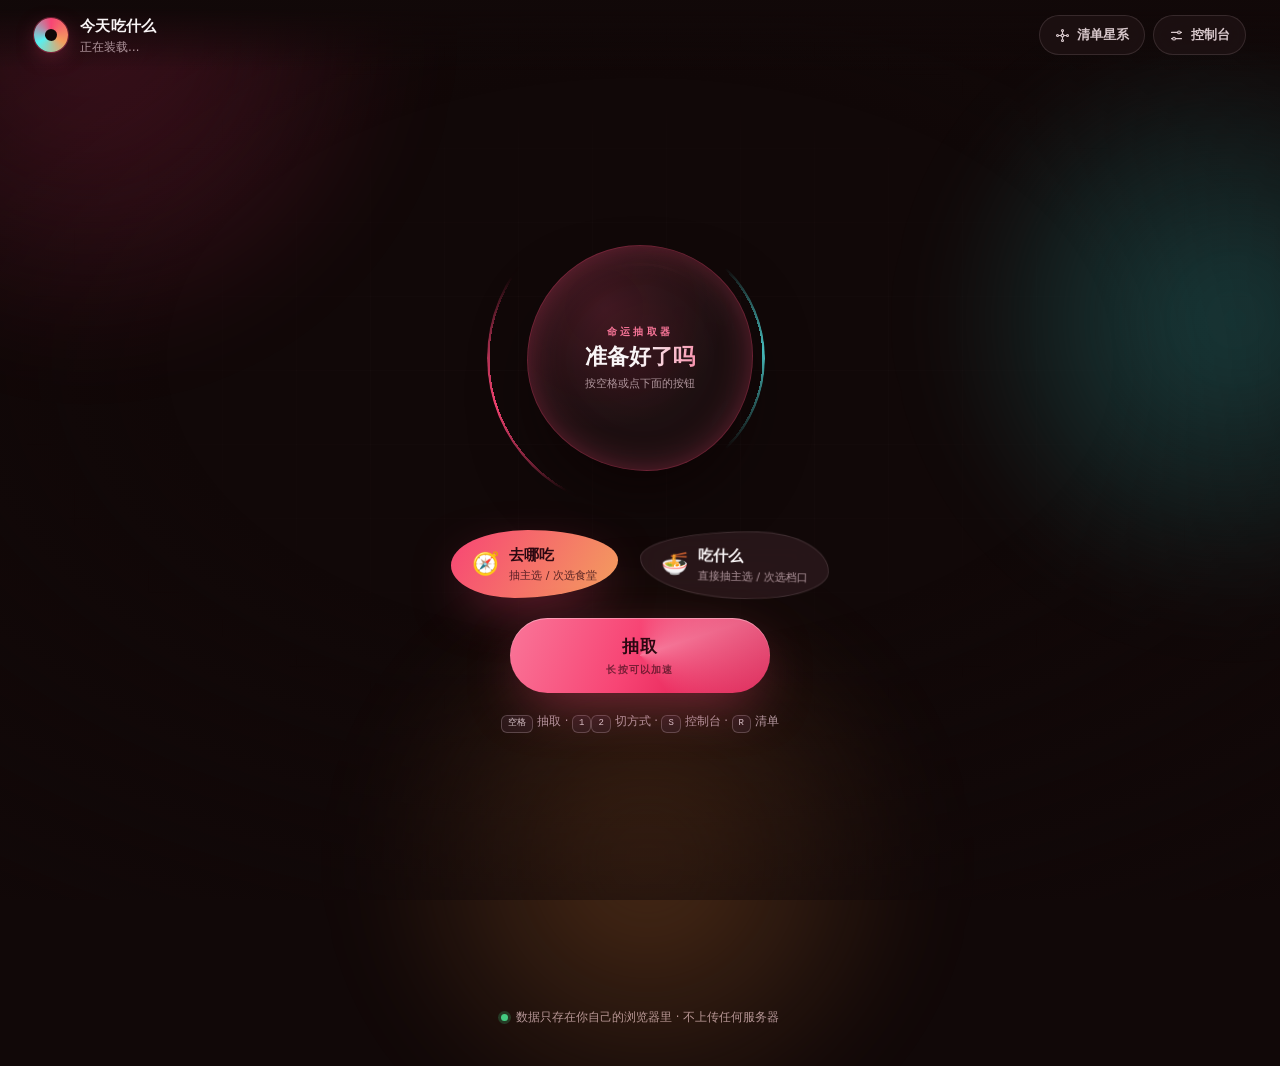
==== index.html @ 7fd4b77b "feat(theme): 页面骨架与主题色驱动的设计令牌 - 全部颜色由 --h/--s/--l 三个分量推导，换主题色即整套色板重算 - 深空/浅光两套外观，动效强度分全开/精简/关闭三档 - 布局" ====
<!DOCTYPE html>
<html lang="zh-CN" data-appearance="dark" data-fx="full">
<head>
<meta charset="utf-8">
<meta name="viewport" content="width=device-width, initial-scale=1, viewport-fit=cover">
<meta name="theme-color" content="#0d0713">
<meta name="description" content="今天吃什么 —— 把食堂和档口填进去，让命运帮你决定去哪儿吃、吃什么。数据保存在本地，可分享可导入。">
<meta name="color-scheme" content="dark light">
<title>今天吃什么 · 命运抽取器</title>
<link rel="icon" href="assets/favicon.svg" type="image/svg+xml">
<link rel="stylesheet" href="css/theme.css">
<link rel="stylesheet" href="css/base.css">
<link rel="stylesheet" href="css/layout.css">
<link rel="stylesheet" href="css/components.css">
<link rel="stylesheet" href="css/effects.css">
</head>
<body data-boot="pending">

<!-- ============ 背景层 ============ -->
<canvas id="fx-bg" class="fx-bg" aria-hidden="true"></canvas>
<div class="fx-aurora" aria-hidden="true">
  <span class="blob blob--1"></span>
  <span class="blob blob--2"></span>
  <span class="blob blob--3"></span>
</div>
<div class="fx-grid" aria-hidden="true"></div>
<div class="fx-vignette" aria-hidden="true"></div>
<div class="fx-cursor" id="fx-cursor" aria-hidden="true"></div>
<div class="fx-shock" id="fx-shock" aria-hidden="true"></div>

<a class="skip" href="#stage">跳到抽取区</a>

<!-- ============ 顶栏 ============ -->
<header class="bar">
  <div class="bar__brand">
    <span class="bar__orb" aria-hidden="true"><i></i></span>
    <span class="bar__text">
      <strong class="bar__title">今天吃什么</strong>
      <span class="bar__sub" id="bar-sub">正在装载…</span>
    </span>
  </div>
  <nav class="bar__nav" aria-label="主要操作">
    <button class="chip" id="btn-roster" type="button">
      <svg viewBox="0 0 24 24" aria-hidden="true"><circle cx="12" cy="12" r="2.4"/><circle cx="12" cy="4" r="1.6"/><circle cx="12" cy="20" r="1.6"/><circle cx="4" cy="12" r="1.6"/><circle cx="20" cy="12" r="1.6"/><path d="M12 6v4M12 14v4M6 12h4M14 12h4"/></svg>
      <span>清单星系</span>
    </button>
    <button class="chip" id="btn-settings" type="button">
      <svg viewBox="0 0 24 24" aria-hidden="true"><path d="M4 7h10M18 7h2M4 17h2M10 17h10"/><circle cx="16" cy="7" r="2.2"/><circle cx="8" cy="17" r="2.2"/></svg>
      <span>控制台</span>
    </button>
  </nav>
</header>

<!-- ============ 主舞台 ============ -->
<main class="stage" id="stage">
  <div class="stage__inner" id="stage-inner">
    <div class="core" id="core">
      <div class="orbit" id="orbit" aria-hidden="true"></div>
      <span class="core__ring core__ring--a" aria-hidden="true"></span>
      <span class="core__ring core__ring--b" aria-hidden="true"></span>
      <span class="core__ring core__ring--c" aria-hidden="true"></span>
      <span class="core__halo" aria-hidden="true"></span>
      <div class="core__face" id="core-face">
        <p class="core__kicker" id="core-kicker">命运抽取器</p>
        <p class="core__verdict" id="core-verdict">准备好了吗</p>
        <p class="core__hint" id="core-hint">按空格或点下面的按钮</p>
      </div>
    </div>

    <div class="modes" id="modes" role="radiogroup" aria-label="抽取方式">
      <button class="mode is-on" type="button" role="radio" aria-checked="true" data-mode="where">
        <span class="mode__blob" aria-hidden="true"></span>
        <span class="mode__icon" aria-hidden="true">🧭</span>
        <span class="mode__name">去哪吃</span>
        <span class="mode__desc">抽主选 / 次选食堂</span>
      </button>
      <button class="mode" type="button" role="radio" aria-checked="false" data-mode="what">
        <span class="mode__blob" aria-hidden="true"></span>
        <span class="mode__icon" aria-hidden="true">🍜</span>
        <span class="mode__name">吃什么</span>
        <span class="mode__desc">直接抽主选 / 次选档口</span>
      </button>
    </div>

    <button class="draw" id="btn-draw" type="button">
      <span class="draw__aura" aria-hidden="true"></span>
      <span class="draw__label" id="draw-label">抽取</span>
      <span class="draw__sub" id="draw-sub">长按可以加速</span>
    </button>

    <p class="stage__tip">
      <kbd>空格</kbd> 抽取 · <kbd>1</kbd><kbd>2</kbd> 切方式 · <kbd>S</kbd> 控制台 · <kbd>R</kbd> 清单
    </p>
  </div>
</main>

<!-- ============ 结果区 ============ -->
<section class="result" id="result" aria-live="polite" aria-label="抽取结果"></section>

<footer class="foot">
  <span class="foot__dot" aria-hidden="true"></span>
  <span>数据只存在你自己的浏览器里 · 不上传任何服务器</span>
</footer>

<!-- ============ 控制台 ============ -->
<aside class="panel panel--right" id="panel-settings" role="dialog" aria-modal="true" aria-label="控制台" hidden>
  <div class="panel__scrim" data-act="close-settings"></div>
  <div class="panel__sheet">
    <header class="panel__head">
      <div>
        <p class="panel__kicker">CONTROL DECK</p>
        <h2 class="panel__title">控制台</h2>
      </div>
      <button class="icon-btn" type="button" data-act="close-settings" aria-label="关闭控制台">
        <svg viewBox="0 0 24 24" aria-hidden="true"><path d="M6 6l12 12M18 6L6 18"/></svg>
      </button>
    </header>

    <div class="tabs" role="tablist" aria-label="控制台分区">
      <button class="tab is-on" type="button" role="tab" aria-selected="true" data-tab="look">外观</button>
      <button class="tab" type="button" role="tab" aria-selected="false" data-tab="data">食堂与档口</button>
      <button class="tab" type="button" role="tab" aria-selected="false" data-tab="share">数据与分享</button>
    </div>

    <div class="panel__body">
      <!-- ---------- 外观 ---------- -->
      <section class="pane is-on" data-pane="look" role="tabpanel">
        <div class="field">
          <div class="field__head">
            <h3 class="field__title">主题色</h3>
            <span class="field__hint">整站的颜色都由它推导</span>
          </div>
          <div class="swatches" id="swatches"></div>
          <div class="picker">
            <label class="picker__box">
              <input type="color" id="theme-color" value="#ff3d6e" aria-label="自定义主题色">
              <span class="picker__chip" id="theme-chip"></span>
              <span class="picker__code" id="theme-code">#FF3D6E</span>
            </label>
            <button class="btn btn--ghost" type="button" data-act="theme-random">🎲 随机一个</button>
          </div>
          <label class="range">
            <span>浓烈程度</span>
            <input type="range" id="theme-sat" min="30" max="100" step="1" value="92">
            <output id="theme-sat-out">92%</output>
          </label>
        </div>

        <div class="field">
          <div class="field__head">
            <h3 class="field__title">外观模式</h3>
            <span class="field__hint">深空 / 浅光</span>
          </div>
          <div class="seg" data-group="appearance">
            <button class="seg__btn is-on" type="button" data-value="dark">深空</button>
            <button class="seg__btn" type="button" data-value="light">浅光</button>
          </div>
        </div>

        <div class="field">
          <div class="field__head">
            <h3 class="field__title">动效强度</h3>
            <span class="field__hint">卡顿就调低一点</span>
          </div>
          <div class="seg" data-group="fx">
            <button class="seg__btn is-on" type="button" data-value="full">全开</button>
            <button class="seg__btn" type="button" data-value="lite">精简</button>
            <button class="seg__btn" type="button" data-value="off">关闭</button>
          </div>
        </div>

        <div class="field">
          <div class="field__head">
            <h3 class="field__title">音效</h3>
            <span class="field__hint">抽取时的提示音</span>
          </div>
          <label class="switch">
            <input type="checkbox" id="opt-sound" checked>
            <span class="switch__track" aria-hidden="true"><i></i></span>
            <span class="switch__text">开启</span>
          </label>
        </div>

        <div class="field">
          <div class="field__head">
            <h3 class="field__title">抽取后</h3>
            <span class="field__hint">揭晓之后自动做什么</span>
          </div>
          <label class="switch">
            <input type="checkbox" id="opt-autoscroll" checked>
            <span class="switch__track" aria-hidden="true"><i></i></span>
            <span class="switch__text">自动滚到结果</span>
          </label>
        </div>
      </section>

      <!-- ---------- 食堂与档口 ---------- -->
      <section class="pane" data-pane="data" role="tabpanel">
        <div class="toolbar">
          <input class="input" type="search" id="editor-search" placeholder="搜食堂 / 档口…" aria-label="搜索">
          <button class="btn btn--primary btn--sm" type="button" data-act="add-canteen">＋ 新食堂</button>
        </div>
        <div class="toolbar toolbar--sub">
          <button class="btn btn--ghost btn--sm" type="button" data-act="open-bulk">批量粘贴</button>
          <button class="btn btn--ghost btn--sm" type="button" data-act="toggle-all">全选 / 全不选</button>
          <button class="btn btn--ghost btn--sm" type="button" data-act="collapse-all">全部收起</button>
        </div>
        <p class="mini" id="editor-stat"></p>
        <div class="editor" id="editor"></div>
      </section>

      <!-- ---------- 数据与分享 ---------- -->
      <section class="pane" data-pane="share" role="tabpanel">
        <div class="field">
          <div class="field__head">
            <h3 class="field__title">分享链接</h3>
            <span class="field__hint">整份配置压缩进链接，谁打开谁看到</span>
          </div>
          <div class="codebox">
            <textarea id="share-url" readonly rows="3" spellcheck="false"></textarea>
          </div>
          <div class="toolbar toolbar--sub">
            <button class="btn btn--primary btn--sm" type="button" data-act="copy-link">复制链接</button>
            <button class="btn btn--ghost btn--sm" type="button" data-act="share-native">系统分享</button>
            <button class="btn btn--ghost btn--sm" type="button" data-act="copy-json">复制 JSON</button>
          </div>
          <p class="mini" id="share-note"></p>
        </div>

        <div class="field">
          <div class="field__head">
            <h3 class="field__title">导入配置</h3>
            <span class="field__hint">粘贴链接 / JSON，或选文件，或直接把文件拖到页面上</span>
          </div>
          <div class="codebox">
            <textarea id="import-text" rows="4" spellcheck="false" placeholder="在这里粘贴分享链接或 JSON…"></textarea>
          </div>
          <div class="toolbar toolbar--sub">
            <button class="btn btn--primary btn--sm" type="button" data-act="import-text">从文本导入</button>
            <button class="btn btn--ghost btn--sm" type="button" data-act="import-file">选择文件…</button>
            <input type="file" id="import-file" accept=".json,application/json,text/plain" hidden>
          </div>
        </div>

        <div class="field">
          <div class="field__head">
            <h3 class="field__title">备份与重置</h3>
            <span class="field__hint">导出后可随时在别的设备导入</span>
          </div>
          <div class="toolbar toolbar--sub">
            <button class="btn btn--ghost btn--sm" type="button" data-act="export-json">导出 .json</button>
            <button class="btn btn--ghost btn--sm" type="button" data-act="export-md">导出 .md 清单</button>
            <button class="btn btn--ghost btn--sm" type="button" data-act="load-demo">载入大工示例</button>
            <button class="btn btn--danger btn--sm" type="button" data-act="clear-all">清空全部</button>
          </div>
          <p class="mini" id="store-note"></p>
        </div>
      </section>
    </div>
  </div>
</aside>

<!-- ============ 清单星系 ============ -->
<aside class="panel panel--wide" id="panel-roster" role="dialog" aria-modal="true" aria-label="清单星系" hidden>
  <div class="panel__scrim" data-act="close-roster"></div>
  <div class="panel__sheet">
    <header class="panel__head">
      <div>
        <p class="panel__kicker">GALAXY VIEW</p>
        <h2 class="panel__title">清单星系</h2>
      </div>
      <div class="panel__headtools">
        <input class="input input--sm" type="search" id="roster-search" placeholder="搜点什么…" aria-label="搜索清单">
        <button class="icon-btn" type="button" data-act="close-roster" aria-label="关闭清单">
          <svg viewBox="0 0 24 24" aria-hidden="true"><path d="M6 6l12 12M18 6L6 18"/></svg>
        </button>
      </div>
    </header>
    <div class="panel__body panel__body--flush">
      <div class="galaxy" id="galaxy"></div>
    </div>
  </div>
</aside>

<!-- ============ 批量粘贴 ============ -->
<div class="modal" id="modal-bulk" role="dialog" aria-modal="true" aria-labelledby="bulk-title" hidden>
  <div class="modal__scrim" data-act="close-bulk"></div>
  <div class="modal__box">
    <h2 id="bulk-title">批量粘贴</h2>
    <p class="mini">每行一个食堂名；以 <code>-</code>、<code>*</code>、<code>·</code> 或数字开头的是档口。也支持 <code>食堂 &gt; 档口</code> 的写法。</p>
    <textarea id="bulk-text" rows="12" spellcheck="false" placeholder="中心食堂&#10;- 麻辣香锅&#10;- 三楼民族餐厅&#10;第五食堂&#10;- 烤盘饭"></textarea>
    <div class="toolbar toolbar--end">
      <label class="switch switch--tight">
        <input type="checkbox" id="bulk-replace">
        <span class="switch__track" aria-hidden="true"><i></i></span>
        <span class="switch__text">替换现有数据</span>
      </label>
      <button class="btn btn--ghost" type="button" data-act="close-bulk">取消</button>
      <button class="btn btn--primary" type="button" data-act="apply-bulk">导入</button>
    </div>
  </div>
</div>

<!-- ============ 首次进入 ============ -->
<div class="gate" id="gate" role="dialog" aria-modal="true" aria-labelledby="gate-title" hidden>
  <div class="gate__box">
    <p class="gate__kicker">FIRST LAUNCH</p>
    <h1 class="gate__title" id="gate-title">先定个调子</h1>
    <p class="gate__desc">
      这个工具靠一份「食堂 + 档口」清单运转。你可以直接用一份现成的
      <b>大连理工大学</b> 示例（校内食堂 + 门口汇源美食城 + 周边热门点），
      也可以从空白开始自己填 —— 之后在控制台里随时能改。
    </p>
    <ul class="gate__list">
      <li><span>1</span>清单、主题色都只存在这台设备的浏览器里</li>
      <li><span>2</span>想换设备？生成一条链接或导出一个文件就行</li>
      <li><span>3</span>不喜欢默认数据，随时一键清空重来</li>
    </ul>
    <div class="gate__actions">
      <button class="btn btn--primary btn--lg" type="button" data-act="gate-skip">
        <span>跳过，先看效果</span>
        <small>载入大工示例数据</small>
      </button>
      <button class="btn btn--lg" type="button" data-act="gate-custom">
        <span>我自己填</span>
        <small>从一份空白清单开始</small>
      </button>
    </div>
  </div>
</div>

<div class="toaster" id="toaster" aria-live="polite" aria-atomic="false"></div>
<div class="flash" id="flash" aria-hidden="true"></div>

<script src="js/util.js"></script>
<script src="js/default-data.js"></script>
<script src="js/store.js"></script>
<script src="js/draw.js"></script>
<script src="js/effects.js"></script>
<script src="js/ui.js"></script>
<script src="js/app.js"></script>
</body>
</html>
---- css/theme.css ----
/* ==========================================================================
   theme.css —— 设计令牌
   全站颜色由 --h / --s / --l 三个分量推导（由 js/ui.js 从主题色注入）。
   改一个颜色，整套色板、光晕、渐变、粒子都会跟着变。
   ========================================================================== */

:root {
  /* ---- 品牌色（JS 注入的 HSL 分量） ---- */
  --h: 344;
  --s: 92%;
  --l: 62%;

  --brand:        hsl(var(--h) var(--s) var(--l));
  --brand-lift:   hsl(var(--h) var(--s) calc(var(--l) + 10%));
  --brand-deep:   hsl(var(--h) var(--s) calc(var(--l) - 18%));
  --brand-partner: hsl(calc(var(--h) + 42) calc(var(--s) - 6%) calc(var(--l) + 4%));
  --brand-alt:    hsl(calc(var(--h) + 196) calc(var(--s) - 10%) 64%);
  --brand-ink:    hsl(var(--h) 70% 10%);
  --brand-soft:   hsl(var(--h) var(--s) var(--l) / 0.16);
  --brand-softer: hsl(var(--h) var(--s) var(--l) / 0.08);
  --brand-line:   hsl(var(--h) var(--s) var(--l) / 0.34);
  --brand-glow:   hsl(var(--h) var(--s) var(--l) / 0.55);
  --brand-ring:   hsl(var(--h) var(--s) var(--l) / 0.22);

  /* ---- 底色 / 表面 ---- */
  --bg:        hsl(calc(var(--h) + 14) 36% 5%);
  --bg-2:      hsl(calc(var(--h) + 14) 32% 9%);
  --panel:     hsl(calc(var(--h) + 8) 26% 10% / 0.74);
  --panel-2:   hsl(calc(var(--h) + 8) 24% 14% / 0.72);
  --panel-ink: hsl(calc(var(--h) + 8) 26% 10%);
  --surface:   hsl(var(--h) 24% 18% / 0.5);
  --surface-2: hsl(var(--h) 24% 22% / 0.42);
  --line:      hsl(var(--h) 40% 88% / 0.13);
  --line-2:    hsl(var(--h) 40% 88% / 0.24);

  /* ---- 文字 ---- */
  --ink:   hsl(var(--h) 26% 97%);
  --ink-2: hsl(var(--h) 18% 82%);
  --ink-3: hsl(var(--h) 14% 64%);

  /* ---- 语义色 ---- */
  --ok:   hsl(150 62% 52%);
  --warn: hsl(38 92% 58%);
  --bad:  hsl(2 78% 60%);

  /* ---- 形状 ---- */
  --r-xs: 10px;
  --r-sm: 14px;
  --r-md: 20px;
  --r-lg: 30px;
  --r-xl: 44px;
  --r-pill: 999px;

  /* 有机形（拒绝横平竖直） */
  --blob-a: 46% 54% 62% 38% / 52% 44% 56% 48%;
  --blob-b: 62% 38% 44% 56% / 42% 58% 42% 58%;
  --blob-c: 38% 62% 56% 44% / 58% 46% 54% 42%;

  /* ---- 质感 ---- */
  --shadow-1: 0 10px 30px -14px hsl(calc(var(--h) + 20) 70% 2% / 0.9);
  --shadow-2: 0 34px 80px -28px hsl(calc(var(--h) + 20) 70% 2% / 0.95);
  --shadow-brand: 0 18px 54px -16px var(--brand-glow);
  --blur: saturate(140%) blur(18px);

  /* ---- 节奏 ---- */
  --sp-1: 6px;
  --sp-2: 10px;
  --sp-3: 16px;
  --sp-4: 24px;
  --sp-5: 36px;
  --sp-6: 56px;
  --ease: cubic-bezier(.22, .68, .28, 1);
  --ease-pop: cubic-bezier(.2, 1.6, .36, 1);
  --t-fast: .16s;
  --t-mid: .32s;
  --t-slow: .7s;
  --speed: 1;

  /* ---- 字体 ---- */
  --font: "Inter", "PingFang SC", "HarmonyOS Sans SC", "Microsoft YaHei UI",
          "Source Han Sans SC", "Noto Sans SC", system-ui, -apple-system, sans-serif;
  --font-display: "Inter", "PingFang SC", "HarmonyOS Sans SC", "Microsoft YaHei UI", system-ui, sans-serif;
  --font-mono: "JetBrains Mono", "SFMono-Regular", Consolas, "Cascadia Mono", monospace;
}

/* --------------------------------------------------------------------------
   浅光模式：保留同一套品牌色，把底色与文字翻转
   -------------------------------------------------------------------------- */
html[data-appearance="light"] {
  --bg:        hsl(calc(var(--h) + 12) 62% 98%);
  --bg-2:      hsl(calc(var(--h) + 12) 66% 94%);
  --panel:     hsl(0 0% 100% / 0.76);
  --panel-2:   hsl(0 0% 100% / 0.7);
  --panel-ink: hsl(0 0% 100%);
  --surface:   hsl(0 0% 100% / 0.62);
  --surface-2: hsl(var(--h) 60% 100% / 0.5);
  --line:      hsl(calc(var(--h) + 200) 30% 24% / 0.14);
  --line-2:    hsl(calc(var(--h) + 200) 30% 24% / 0.26);

  --ink:   hsl(calc(var(--h) + 200) 34% 12%);
  --ink-2: hsl(calc(var(--h) + 200) 22% 28%);
  --ink-3: hsl(calc(var(--h) + 200) 16% 44%);

  --brand:       hsl(var(--h) var(--s) calc(var(--l) - 14%));
  --brand-lift:  hsl(var(--h) var(--s) calc(var(--l) - 4%));
  --brand-deep:  hsl(var(--h) var(--s) calc(var(--l) - 26%));
  --brand-soft:  hsl(var(--h) var(--s) var(--l) / 0.14);
  --brand-softer:hsl(var(--h) var(--s) var(--l) / 0.07);
  --brand-line:  hsl(var(--h) var(--s) var(--l) / 0.3);
  --brand-glow:  hsl(var(--h) var(--s) var(--l) / 0.34);

  --shadow-1: 0 10px 26px -16px hsl(calc(var(--h) + 200) 40% 20% / 0.4);
  --shadow-2: 0 34px 80px -34px hsl(calc(var(--h) + 200) 40% 20% / 0.42);
  --shadow-brand: 0 18px 44px -20px var(--brand-glow);
}

/* --------------------------------------------------------------------------
   动效强度：精简 / 关闭
   -------------------------------------------------------------------------- */
html[data-fx="lite"] {
  --speed: 1.6;
}
html[data-fx="lite"] .blob,
html[data-fx="lite"] .fx-aurora { opacity: .55; }

html[data-fx="off"] {
  --speed: 1;
}
html[data-fx="off"] .fx-aurora,
html[data-fx="off"] .fx-grid,
html[data-fx="off"] .fx-bg,
html[data-fx="off"] .fx-cursor { display: none; }

@media (prefers-reduced-motion: reduce) {
  html:not([data-fx="full"]) * {
    animation-duration: .001ms !important;
    animation-iteration-count: 1 !important;
    transition-duration: .01ms !important;
  }
}
---- css/base.css ----
/* ==========================================================================
   base.css —— 重置、排版、可访问性基线
   ========================================================================== */

*, *::before, *::after { box-sizing: border-box; }

* { margin: 0; padding: 0; }

html {
  -webkit-text-size-adjust: 100%;
  text-size-adjust: 100%;
  scroll-behavior: smooth;
  height: 100%;
}

body {
  min-height: 100%;
  font-family: var(--font);
  font-size: 15px;
  line-height: 1.6;
  color: var(--ink);
  background: var(--bg);
  -webkit-font-smoothing: antialiased;
  -moz-osx-font-smoothing: grayscale;
  overflow-x: hidden;
  transition: background-color var(--t-slow) var(--ease), color var(--t-mid) var(--ease);
}

body[data-locked="true"] { overflow: hidden; }

img, svg, canvas { display: block; max-width: 100%; }

button, input, select, textarea {
  font: inherit;
  color: inherit;
  background: none;
  border: none;
}

button { cursor: pointer; -webkit-tap-highlight-color: transparent; }

button:disabled { cursor: not-allowed; opacity: .5; }

h1, h2, h3, h4 {
  font-family: var(--font-display);
  font-weight: 800;
  line-height: 1.15;
  letter-spacing: -.01em;
}

a { color: var(--brand-lift); text-decoration: none; }
a:hover { text-decoration: underline; }

code, kbd, pre, textarea {
  font-family: var(--font-mono);
}

kbd {
  display: inline-block;
  padding: 1px 6px;
  border-radius: 6px;
  border: 1px solid var(--line-2);
  background: var(--surface);
  font-size: .78em;
  line-height: 1.5;
  color: var(--ink-2);
}

/* ---- 焦点可见性 ---- */
:focus { outline: none; }
:focus-visible {
  outline: 2px solid var(--brand);
  outline-offset: 3px;
  border-radius: 6px;
}

/* ---- 滚动条 ---- */
* { scrollbar-width: thin; scrollbar-color: var(--brand-line) transparent; }
*::-webkit-scrollbar { width: 10px; height: 10px; }
*::-webkit-scrollbar-track { background: transparent; }
*::-webkit-scrollbar-thumb {
  background: var(--brand-line);
  border-radius: 99px;
  border: 3px solid transparent;
  background-clip: content-box;
}
*::-webkit-scrollbar-thumb:hover { background: var(--brand); background-clip: content-box; }

/* ---- 选中文字 ---- */
::selection { background: var(--brand); color: var(--brand-ink); }

/* ---- 辅助 ---- */
[hidden] { display: none !important; }

.skip {
  position: fixed;
  top: 8px; left: 8px;
  z-index: 200;
  padding: 8px 16px;
  border-radius: var(--r-pill);
  background: var(--brand);
  color: var(--brand-ink);
  font-weight: 700;
  transform: translateY(-200%);
  transition: transform var(--t-mid) var(--ease);
}
.skip:focus { transform: none; text-decoration: none; }

.visually-hidden {
  position: absolute !important;
  width: 1px; height: 1px;
  overflow: hidden; clip: rect(0 0 0 0);
  white-space: nowrap;
}
---- css/layout.css ----
/* ==========================================================================
   layout.css —— 页面骨架：顶栏 / 主舞台 / 命运核心 / 轨道 / 结果区
   ========================================================================== */

/* ---------------------------------------------------------------- 顶栏 */
.bar {
  position: fixed;
  inset: 0 0 auto 0;
  z-index: 40;
  display: flex;
  align-items: center;
  justify-content: space-between;
  gap: var(--sp-3);
  padding: 14px clamp(14px, 3vw, 34px);
  background: linear-gradient(to bottom, var(--bg) 12%, transparent);
  pointer-events: none;
}
html[data-appearance="light"] .bar {
  background: linear-gradient(to bottom, var(--bg) 30%, transparent);
}
.bar > * { pointer-events: auto; }

.bar__brand { display: flex; align-items: center; gap: 12px; min-width: 0; }

.bar__orb {
  position: relative;
  display: grid; place-items: center;
  width: 34px; height: 34px;
  border-radius: 50%;
  background: conic-gradient(from 0deg, var(--brand), var(--brand-partner), var(--brand-alt), var(--brand));
  box-shadow: 0 0 0 1px var(--brand-line), 0 6px 22px -6px var(--brand-glow);
  animation: spin calc(9s * var(--speed)) linear infinite;
  flex: none;
}
.bar__orb i {
  width: 12px; height: 12px;
  border-radius: 50% 50% 46% 54% / 52% 48% 52% 48%;
  background: var(--bg);
  animation: spin calc(9s * var(--speed)) linear infinite reverse;
}

.bar__text { display: flex; flex-direction: column; min-width: 0; }
.bar__title {
  font-size: 15px;
  font-weight: 800;
  letter-spacing: .02em;
  white-space: nowrap;
}
.bar__sub {
  font-size: 11.5px;
  color: var(--ink-3);
  white-space: nowrap;
  overflow: hidden;
  text-overflow: ellipsis;
  max-width: 46vw;
}
.bar__nav { display: flex; gap: 8px; flex: none; }

/* ---------------------------------------------------------------- 主舞台 */
.stage {
  position: relative;
  min-height: 100svh;
  display: grid;
  place-items: center;
  padding: clamp(84px, 12vh, 130px) 18px clamp(38px, 8vh, 70px);
}

.stage__inner {
  position: relative;
  display: grid;
  justify-items: center;
  gap: clamp(12px, 2.2vh, 26px);
  width: min(100%, 940px);
}

/* ---- 环绕的食堂节点（行星轨道：整圈慢转，节点反向自转保持文字水平） ---- */
.orbit {
  position: absolute;
  inset: -22% 0 22% 0;
  pointer-events: none;
  animation: spin var(--dur, 110s) linear infinite;
}
.orbit:hover,
.orbit:hover .orbit__node { animation-play-state: paused; }

.orbit__slot {
  position: absolute;
  transform: translate(-50%, -50%);
}
.orbit__node {
  position: relative;
  display: flex;
  align-items: center;
  gap: 7px;
  padding: 5px 12px 5px 6px;
  border-radius: var(--r-pill);
  border: 1px solid var(--line);
  background: var(--panel);
  backdrop-filter: var(--blur);
  -webkit-backdrop-filter: var(--blur);
  font-size: 12px;
  color: var(--ink-2);
  white-space: nowrap;
  pointer-events: auto;
  max-width: 34vw;
  box-shadow: var(--shadow-1);
  animation: spin var(--dur, 110s) linear infinite reverse;
  transition: color var(--t-fast) var(--ease), border-color var(--t-fast) var(--ease),
              box-shadow var(--t-mid) var(--ease);
}
.orbit__node .orbit__label {
  overflow: hidden;
  text-overflow: ellipsis;
  white-space: nowrap;
}
.orbit__node i {
  display: grid; place-items: center;
  width: 22px; height: 22px;
  border-radius: 50%;
  background: var(--brand-soft);
  font-size: 12px;
  font-style: normal;
  flex: none;
}
.orbit__node:hover,
.orbit__node:focus-visible {
  color: var(--ink);
  border-color: var(--brand-line);
  box-shadow: var(--shadow-brand);
}
.orbit__node.is-off { opacity: .38; filter: grayscale(.8); }
html[data-fx="off"] .orbit,
html[data-fx="off"] .orbit__node { animation: none !important; }
@media (max-width: 1000px) { .orbit { display: none; } }

/* ---- 命运核心 ---- */
.core {
  position: relative;
  width: clamp(190px, 34vmin, 320px);
  aspect-ratio: 1;
  display: grid;
  place-items: center;
  z-index: 2;
}
.core__ring {
  position: absolute;
  inset: 0;
  border-radius: 50%;
  -webkit-mask: radial-gradient(farthest-side, transparent calc(100% - 2.5px), #000 calc(100% - 2.5px));
  mask: radial-gradient(farthest-side, transparent calc(100% - 2.5px), #000 calc(100% - 2.5px));
}
.core__ring--a {
  background: conic-gradient(from 0deg, transparent 0 58%, var(--brand) 70%, transparent 84% 100%);
  animation: spin calc(7s * var(--speed)) linear infinite;
  filter: drop-shadow(0 0 10px var(--brand-glow));
}
.core__ring--b {
  inset: 9%;
  background: conic-gradient(from 180deg, transparent 0 62%, var(--brand-alt) 74%, transparent 88% 100%);
  animation: spin calc(11s * var(--speed)) linear infinite reverse;
  opacity: .85;
}
.core__ring--c {
  inset: 19%;
  background: conic-gradient(from 90deg, transparent 0 70%, var(--brand-partner) 80%, transparent 92% 100%);
  animation: spin calc(5.4s * var(--speed)) linear infinite;
  opacity: .7;
}
.core__halo {
  position: absolute;
  inset: 26%;
  border-radius: 50%;
  background: radial-gradient(circle at 50% 50%, var(--brand-soft), transparent 68%);
  filter: blur(6px);
}
.core__face {
  position: relative;
  width: 74%;
  aspect-ratio: 1;
  display: grid;
  align-content: center;
  justify-items: center;
  gap: 4px;
  padding: 10px;
  text-align: center;
  border-radius: 50% 50% 47% 53% / 51% 49% 51% 49%;
  border: 1px solid var(--brand-line);
  background:
    radial-gradient(circle at 34% 28%, var(--brand-soft), transparent 55%),
    var(--panel);
  backdrop-filter: var(--blur);
  -webkit-backdrop-filter: var(--blur);
  box-shadow: inset 0 0 40px -12px var(--brand-glow), var(--shadow-2);
  transform-style: preserve-3d;
  transition: transform var(--t-slow) var(--ease);
}
.core__kicker {
  font-size: 10px;
  letter-spacing: .32em;
  text-transform: uppercase;
  color: var(--brand-lift);
  font-weight: 700;
}
.core__verdict {
  font-family: var(--font-display);
  font-size: clamp(15px, 3.4vmin, 22px);
  font-weight: 800;
  line-height: 1.2;
  max-width: 100%;
  overflow-wrap: anywhere;
  background: linear-gradient(100deg, var(--ink) 20%, var(--brand) 55%, var(--ink) 90%);
  background-size: 260% 100%;
  -webkit-background-clip: text;
  background-clip: text;
  color: transparent;
  animation: sheen calc(6s * var(--speed)) linear infinite;
}
.core__hint { font-size: 11px; color: var(--ink-3); }

/* ---- 抽取方式（有机形按钮，非线性阵列） ---- */
.modes {
  display: flex;
  gap: clamp(10px, 2.4vw, 22px);
  align-items: stretch;
  z-index: 3;
}
.mode {
  position: relative;
  isolation: isolate;
  display: grid;
  grid-template-columns: auto 1fr;
  grid-template-areas: "icon name" "icon desc";
  align-items: center;
  column-gap: 10px;
  padding: 12px 20px;
  min-width: 158px;
  text-align: left;
  color: var(--ink-2);
  border: 1px solid var(--line);
  border-radius: var(--blob-a);
  background: var(--surface);
  backdrop-filter: var(--blur);
  -webkit-backdrop-filter: var(--blur);
  transition: color var(--t-mid) var(--ease), border-color var(--t-mid) var(--ease),
              border-radius var(--t-slow) var(--ease), translate var(--t-mid) var(--ease-pop),
              box-shadow var(--t-mid) var(--ease);
}
.mode:nth-child(1) { border-radius: var(--blob-a); rotate: -.8deg; }
.mode:nth-child(2) { border-radius: var(--blob-b); rotate: 1.1deg; }
.mode__blob {
  position: absolute;
  inset: -1px;
  z-index: -1;
  border-radius: inherit;
  background: linear-gradient(120deg, var(--brand), var(--brand-partner));
  opacity: 0;
  transition: opacity var(--t-mid) var(--ease);
}
.mode__icon { grid-area: icon; font-size: 22px; line-height: 1; filter: saturate(1.1); }
.mode__name { grid-area: name; font-weight: 800; font-size: 15px; color: var(--ink); }
.mode__desc { grid-area: desc; font-size: 11px; color: var(--ink-3); }
.mode:hover { translate: 0 -3px; border-color: var(--brand-line); color: var(--ink); }
.mode.is-on {
  color: var(--brand-ink);
  border-color: transparent;
  box-shadow: var(--shadow-brand);
  rotate: 0deg;
  translate: 0 -1px;
}
.mode.is-on .mode__blob { opacity: 1; }
.mode.is-on .mode__name,
.mode.is-on .mode__desc { color: var(--brand-ink); }
.mode.is-on .mode__desc { opacity: .78; }

/* ---- 抽取按钮 ---- */
.draw {
  position: relative;
  isolation: isolate;
  z-index: 3;
  display: grid;
  place-items: center;
  gap: 1px;
  min-width: clamp(180px, 30vw, 260px);
  padding: 15px 40px;
  border-radius: var(--r-pill);
  color: var(--brand-ink);
  font-weight: 900;
  letter-spacing: .08em;
  background: linear-gradient(112deg, var(--brand-lift), var(--brand) 46%, var(--brand-deep));
  box-shadow: var(--shadow-brand), inset 0 1px 0 hsl(0 0% 100% / .35);
  transition: translate var(--t-mid) var(--ease-pop), box-shadow var(--t-mid) var(--ease), filter var(--t-fast) var(--ease);
  overflow: hidden;
}
.draw__aura {
  position: absolute;
  inset: -60% -20%;
  z-index: -1;
  background: conic-gradient(from 0deg, transparent, hsl(0 0% 100% / .55), transparent 40%);
  animation: spin calc(4.2s * var(--speed)) linear infinite;
  opacity: .55;
}
.draw__label { font-size: 17px; }
.draw__sub { font-size: 10px; font-weight: 600; opacity: .62; letter-spacing: .12em; }
.draw:hover { translate: 0 -3px; filter: brightness(1.06); }
.draw:active { translate: 0 1px scale(.985); }
.draw.is-busy { pointer-events: none; filter: saturate(1.3); }
.draw.is-longpress .draw__aura { animation-duration: calc(0.9s * var(--speed)); }

.stage__tip {
  font-size: 11.5px;
  color: var(--ink-3);
  text-align: center;
  z-index: 2;
}

/* ---- 抽取中：舞台整体进入「超频」状态 ---- */
body[data-drawing="true"] .core { animation: corePulse calc(1.1s * var(--speed)) ease-in-out infinite; }
body[data-drawing="true"] .orbit__node { opacity: .35; }
body[data-drawing="true"] .core__ring { filter: drop-shadow(0 0 18px var(--brand)); }
body[data-drawing="true"] .modes,
body[data-drawing="true"] .stage__tip { opacity: .3; pointer-events: none; }

/* ---------------------------------------------------------------- 结果区 */
.result {
  position: relative;
  padding: 0 18px clamp(70px, 12vh, 130px);
  display: grid;
  justify-items: center;
}
.result__inner {
  width: min(100%, 940px);
  display: grid;
  gap: clamp(18px, 3vh, 32px);
}
.result__head {
  display: flex;
  flex-wrap: wrap;
  align-items: end;
  justify-content: space-between;
  gap: var(--sp-3);
  padding-inline: 6px;
}
.result__eyebrow {
  font-size: 10.5px;
  letter-spacing: .34em;
  text-transform: uppercase;
  color: var(--brand-lift);
  font-weight: 700;
}
.result__title { font-size: clamp(24px, 5vw, 42px); }
.result__title em {
  font-style: normal;
  background: linear-gradient(100deg, var(--brand), var(--brand-partner));
  -webkit-background-clip: text;
  background-clip: text;
  color: transparent;
}
.result__luck {
  display: inline-flex;
  align-items: center;
  gap: 8px;
  font-size: 12px;
  color: var(--ink-3);
  padding: 6px 14px;
  border-radius: var(--r-pill);
  border: 1px dashed var(--brand-line);
  background: var(--brand-softer);
}
.result__luck b {
  font-family: var(--font-mono);
  font-size: 15px;
  color: var(--brand-lift);
}
.result__actions { display: flex; flex-wrap: wrap; gap: 8px; }

/* ---- 抽签牌：非矩形、错位、旋转 ---- */
.picks {
  display: grid;
  grid-template-columns: 1.12fr .88fr;
  gap: clamp(14px, 2.6vw, 30px);
  align-items: start;
}
@media (max-width: 720px) {
  .picks { grid-template-columns: 1fr; }
}

.pick {
  position: relative;
  isolation: isolate;
  padding: clamp(20px, 3.4vw, 34px);
  border: 1px solid var(--line);
  background: var(--panel);
  backdrop-filter: var(--blur);
  -webkit-backdrop-filter: var(--blur);
  box-shadow: var(--shadow-2);
  transition: translate var(--t-slow) var(--ease), rotate var(--t-slow) var(--ease), box-shadow var(--t-slow) var(--ease);
}
.pick--primary {
  clip-path: polygon(0 4%, 96% 0, 100% 92%, 82% 100%, 0 96%);
  border-radius: var(--r-xl) var(--r-md) var(--r-lg) var(--r-md);
  rotate: -1.1deg;
  padding-block: clamp(26px, 4vw, 44px);
  background:
    radial-gradient(120% 90% at 8% 0%, var(--brand-soft), transparent 60%),
    var(--panel);
}
.pick--secondary {
  clip-path: polygon(3% 0, 100% 3%, 97% 100%, 0 95%);
  border-radius: var(--r-md) var(--r-xl) var(--r-md) var(--r-lg);
  rotate: 1.6deg;
  margin-top: clamp(0px, 3vw, 34px);
}
.pick::before {
  content: "";
  position: absolute;
  inset: 0;
  z-index: -1;
  padding: 1px;
  border-radius: inherit;
  background: linear-gradient(140deg, var(--brand), transparent 42%, var(--brand-alt));
  -webkit-mask: linear-gradient(#000 0 0) content-box, linear-gradient(#000 0 0);
  mask: linear-gradient(#000 0 0) content-box, linear-gradient(#000 0 0);
  -webkit-mask-composite: xor;
  mask-composite: exclude;
  opacity: .5;
}
.pick:hover { translate: 0 -5px; rotate: 0deg; box-shadow: var(--shadow-2), var(--shadow-brand); }

.pick__badge {
  display: inline-flex;
  align-items: center;
  gap: 6px;
  padding: 4px 12px;
  border-radius: var(--r-pill);
  font-size: 11px;
  font-weight: 800;
  letter-spacing: .16em;
  text-transform: uppercase;
  background: var(--brand);
  color: var(--brand-ink);
  box-shadow: 0 6px 20px -8px var(--brand-glow);
}
.pick--secondary .pick__badge {
  background: transparent;
  border: 1px solid var(--brand-line);
  color: var(--brand-lift);
  box-shadow: none;
}
.pick.is-empty { opacity: .72; }
.pick.is-empty .pick__name { color: var(--ink-3); }

.pick__name {
  margin-top: 14px;
  font-size: clamp(26px, 5.4vw, 46px);
  line-height: 1.06;
  overflow-wrap: anywhere;
}
.pick--secondary .pick__name { font-size: clamp(20px, 3.6vw, 30px); }
.pick__meta {
  margin-top: 8px;
  font-size: 13px;
  color: var(--ink-3);
  display: flex;
  flex-wrap: wrap;
  gap: 6px 12px;
}
.pick__meta span { display: inline-flex; align-items: center; gap: 5px; }
.pick__tags { display: flex; flex-wrap: wrap; gap: 6px; margin-top: 14px; list-style: none; }
.pick__tags li {
  font-size: 11.5px;
  padding: 3px 11px;
  border-radius: var(--r-pill);
  background: var(--surface-2);
  border: 1px solid var(--line);
  color: var(--ink-2);
}
.pick__note {
  margin-top: 14px;
  padding-left: 12px;
  border-left: 2px solid var(--brand-line);
  font-size: 12.5px;
  color: var(--ink-3);
  font-style: italic;
}
.pick__roll { margin-top: 18px; display: flex; gap: 8px; flex-wrap: wrap; align-items: center; }
.pick__ghost { font-size: 11px; color: var(--ink-3); }

/* ---- 结果之间的连接线（星系感） ---- */
.result__link {
  display: flex;
  align-items: center;
  justify-content: center;
  gap: 10px;
  color: var(--ink-3);
  font-size: 11px;
  letter-spacing: .2em;
  text-transform: uppercase;
}
.result__link::before,
.result__link::after {
  content: "";
  height: 1px;
  flex: 1;
  background: repeating-linear-gradient(to right, var(--brand-line) 0 6px, transparent 6px 12px);
}
@media (max-width: 720px) {
  .result__link { display: none; }
}

/* ---------------------------------------------------------------- 页脚 */
.foot {
  display: flex;
  align-items: center;
  justify-content: center;
  gap: 8px;
  padding: 0 18px 40px;
  font-size: 11.5px;
  color: var(--ink-3);
  text-align: center;
}
.foot__dot {
  width: 7px; height: 7px;
  border-radius: 50%;
  background: var(--ok);
  box-shadow: 0 0 0 3px color-mix(in srgb, var(--ok) 22%, transparent);
  flex: none;
}

/* ---------------------------------------------------------------- 小屏 */
@media (max-width: 560px) {
  .bar__sub { display: none; }
  .chip span { display: none; }
  .chip { padding: 9px; }
  .mode { min-width: 0; flex: 1; padding: 10px 12px; grid-template-columns: auto 1fr; }
  .mode__desc { display: none; }
  .modes { width: 100%; }
  .draw { width: 100%; }
  .stage__tip { font-size: 10.5px; }
}
---- css/components.css ----
/* ==========================================================================
   components.css —— 按钮 / 表单 / 面板 / 编辑器 / 星系 / 引导 / 提示
   ========================================================================== */

/* ---------------------------------------------------------------- 按钮 */
.btn {
  display: inline-flex;
  align-items: center;
  justify-content: center;
  gap: 8px;
  padding: 10px 20px;
  border-radius: var(--r-pill);
  border: 1px solid var(--line-2);
  background: var(--surface);
  color: var(--ink);
  font-weight: 700;
  font-size: 13.5px;
  line-height: 1.2;
  transition: translate var(--t-fast) var(--ease-pop), border-color var(--t-fast) var(--ease),
              background-color var(--t-fast) var(--ease), box-shadow var(--t-mid) var(--ease), filter var(--t-fast);
}
.btn:hover { translate: 0 -2px; border-color: var(--brand-line); box-shadow: var(--shadow-1); }
.btn:active { translate: 0 0; }

.btn--primary {
  border-color: transparent;
  background: linear-gradient(112deg, var(--brand-lift), var(--brand));
  color: var(--brand-ink);
  box-shadow: var(--shadow-brand);
}
.btn--primary:hover { filter: brightness(1.06); }

.btn--ghost { background: transparent; }
.btn--ghost:hover { background: var(--brand-softer); }

.btn--danger { border-color: color-mix(in srgb, var(--bad) 46%, transparent); color: var(--bad); }
.btn--danger:hover { background: color-mix(in srgb, var(--bad) 14%, transparent); }

.btn--sm { padding: 7px 14px; font-size: 12.5px; }
.btn--lg { padding: 15px 26px; font-size: 15px; flex-direction: column; gap: 2px; min-width: 190px; }
.btn--lg small { font-size: 11px; font-weight: 600; opacity: .68; }

.icon-btn {
  display: grid; place-items: center;
  width: 36px; height: 36px;
  border-radius: 50%;
  border: 1px solid var(--line);
  background: var(--surface);
  transition: rotate var(--t-mid) var(--ease-pop), border-color var(--t-fast), background-color var(--t-fast);
}
.icon-btn svg { width: 16px; height: 16px; fill: none; stroke: currentColor; stroke-width: 2; stroke-linecap: round; }
.icon-btn:hover { rotate: 90deg; border-color: var(--brand-line); background: var(--brand-softer); }

.chip {
  display: inline-flex;
  align-items: center;
  gap: 7px;
  padding: 9px 15px;
  border-radius: var(--r-pill);
  border: 1px solid var(--line);
  background: var(--panel);
  backdrop-filter: var(--blur);
  -webkit-backdrop-filter: var(--blur);
  font-size: 12.5px;
  font-weight: 700;
  color: var(--ink-2);
  transition: color var(--t-fast), border-color var(--t-fast), translate var(--t-fast) var(--ease-pop), box-shadow var(--t-mid);
}
.chip svg { width: 15px; height: 15px; fill: none; stroke: currentColor; stroke-width: 1.7; stroke-linecap: round; }
.chip:hover { color: var(--ink); border-color: var(--brand-line); translate: 0 -2px; box-shadow: var(--shadow-brand); }

.tiny-btn {
  display: inline-grid; place-items: center;
  width: 24px; height: 24px;
  border-radius: 8px;
  border: 1px solid var(--line);
  background: var(--surface);
  font-size: 12px;
  color: var(--ink-2);
  transition: all var(--t-fast) var(--ease);
}
.tiny-btn:hover { color: var(--ink); border-color: var(--brand-line); background: var(--brand-softer); }
.tiny-btn.is-danger:hover { color: var(--bad); border-color: color-mix(in srgb, var(--bad) 50%, transparent); }

/* ---------------------------------------------------------------- 表单 */
.input {
  width: 100%;
  padding: 10px 15px;
  border-radius: var(--r-pill);
  border: 1px solid var(--line);
  background: var(--surface);
  font-size: 13.5px;
  transition: border-color var(--t-fast), background-color var(--t-fast);
}
.input::placeholder { color: var(--ink-3); }
.input:hover { border-color: var(--line-2); }
.input:focus { border-color: var(--brand-line); background: var(--brand-softer); }
.input--sm { padding: 7px 13px; font-size: 12.5px; width: 180px; }

textarea {
  width: 100%;
  padding: 12px 15px;
  border-radius: var(--r-md);
  border: 1px solid var(--line);
  background: var(--surface);
  font-size: 12.5px;
  line-height: 1.65;
  resize: vertical;
  transition: border-color var(--t-fast);
}
textarea:focus { border-color: var(--brand-line); }

.switch { display: inline-flex; align-items: center; gap: 10px; cursor: pointer; }
.switch input { position: absolute; opacity: 0; width: 0; height: 0; }
.switch__track {
  position: relative;
  width: 46px; height: 26px;
  border-radius: var(--r-pill);
  background: var(--surface-2);
  border: 1px solid var(--line-2);
  transition: background-color var(--t-mid) var(--ease), border-color var(--t-mid);
}
.switch__track i {
  position: absolute;
  top: 2px; left: 2px;
  width: 20px; height: 20px;
  border-radius: 50%;
  background: var(--ink-3);
  transition: transform var(--t-mid) var(--ease-pop), background-color var(--t-mid);
}
.switch input:checked + .switch__track { background: var(--brand-soft); border-color: var(--brand-line); }
.switch input:checked + .switch__track i { transform: translateX(20px); background: var(--brand); }
.switch input:focus-visible + .switch__track { outline: 2px solid var(--brand); outline-offset: 2px; }
.switch__text { font-size: 13px; color: var(--ink-2); }
.switch--tight { margin-right: auto; }

.seg {
  display: inline-flex;
  padding: 4px;
  gap: 4px;
  border-radius: var(--r-pill);
  border: 1px solid var(--line);
  background: var(--surface);
}
.seg__btn {
  padding: 7px 18px;
  border-radius: var(--r-pill);
  font-size: 12.5px;
  font-weight: 700;
  color: var(--ink-3);
  transition: color var(--t-fast), background-color var(--t-mid), box-shadow var(--t-mid);
}
.seg__btn:hover { color: var(--ink); }
.seg__btn.is-on {
  color: var(--brand-ink);
  background: linear-gradient(112deg, var(--brand-lift), var(--brand));
  box-shadow: var(--shadow-brand);
}

.range { display: flex; align-items: center; gap: 12px; font-size: 12.5px; color: var(--ink-3); }
.range input[type="range"] {
  flex: 1;
  height: 4px;
  border-radius: 99px;
  background: var(--line-2);
  appearance: none;
  -webkit-appearance: none;
}
.range input[type="range"]::-webkit-slider-thumb {
  -webkit-appearance: none;
  width: 16px; height: 16px;
  border-radius: 50%;
  background: var(--brand);
  border: 2px solid var(--panel-ink);
  box-shadow: 0 0 0 4px var(--brand-soft);
  cursor: pointer;
}
.range input[type="range"]::-moz-range-thumb {
  width: 14px; height: 14px;
  border: 2px solid var(--panel-ink);
  border-radius: 50%;
  background: var(--brand);
  cursor: pointer;
}
.range output { font-family: var(--font-mono); color: var(--ink-2); min-width: 42px; text-align: right; }

/* 主题色盘 */
.swatches {
  display: grid;
  grid-template-columns: repeat(auto-fill, minmax(40px, 1fr));
  gap: 8px;
}
.swatch {
  position: relative;
  aspect-ratio: 1;
  border-radius: 32% 68% 58% 42% / 48% 42% 58% 52%;
  border: 2px solid transparent;
  transition: rotate var(--t-mid) var(--ease-pop), scale var(--t-mid) var(--ease-pop), border-color var(--t-fast);
}
.swatch:hover { rotate: 14deg; scale: 1.12; }
.swatch.is-on { border-color: var(--ink); box-shadow: 0 0 0 3px var(--brand-softer); rotate: 22deg; }

.picker { display: flex; align-items: center; gap: 10px; flex-wrap: wrap; }
.picker__box {
  position: relative;
  display: inline-flex;
  align-items: center;
  gap: 10px;
  padding: 7px 16px 7px 8px;
  border-radius: var(--r-pill);
  border: 1px solid var(--line-2);
  background: var(--surface);
  cursor: pointer;
}
.picker__box input[type="color"] {
  position: absolute;
  inset: 0;
  opacity: 0;
  cursor: pointer;
  width: 100%; height: 100%;
}
.picker__chip {
  width: 26px; height: 26px;
  border-radius: 34% 66% 55% 45% / 50% 45% 55% 50%;
  border: 1px solid hsl(0 0% 100% / .4);
  box-shadow: 0 0 14px -2px var(--brand-glow);
}
.picker__code { font-family: var(--font-mono); font-size: 12.5px; letter-spacing: .04em; }

.field { display: grid; gap: 12px; }
.field + .field { margin-top: 26px; padding-top: 26px; border-top: 1px dashed var(--line); }
.field__head { display: flex; align-items: baseline; justify-content: space-between; gap: 10px; flex-wrap: wrap; }
.field__title { font-size: 14.5px; }
.field__hint { font-size: 11.5px; color: var(--ink-3); }

.mini { font-size: 11.5px; color: var(--ink-3); line-height: 1.6; }
.mini code {
  padding: 1px 6px;
  border-radius: 5px;
  background: var(--surface-2);
  border: 1px solid var(--line);
  font-size: 11px;
}

.toolbar { display: flex; gap: 8px; align-items: center; flex-wrap: wrap; }
.toolbar--sub { margin-top: 10px; }
.toolbar--end { justify-content: flex-end; margin-top: 16px; }

.codebox textarea { font-size: 11.5px; word-break: break-all; }

/* ---------------------------------------------------------------- 抽屉面板 */
.panel {
  position: fixed;
  inset: 0;
  z-index: 90;
  display: grid;
  justify-items: end;
  pointer-events: none;
}
.panel[hidden] { display: none; }
.panel__scrim {
  position: absolute;
  inset: 0;
  background: hsl(calc(var(--h) + 14) 40% 3% / 0.52);
  backdrop-filter: blur(3px);
  -webkit-backdrop-filter: blur(3px);
  opacity: 0;
  pointer-events: auto;
}
.panel__sheet {
  position: relative;
  width: min(100%, 520px);
  height: 100%;
  display: grid;
  grid-template-rows: auto auto 1fr;
  background: var(--panel);
  backdrop-filter: var(--blur);
  -webkit-backdrop-filter: var(--blur);
  border-left: 1px solid var(--line-2);
  border-radius: var(--r-xl) 0 0 var(--r-xl);
  box-shadow: var(--shadow-2);
  transform: translateX(102%) rotate(.6deg);
  opacity: 0;
  pointer-events: auto;
  overflow: hidden;
}
.panel--wide .panel__sheet { width: min(100%, 1180px); }
html[data-appearance="light"] .panel__sheet { background: var(--panel-ink); }

.panel.is-open .panel__scrim { opacity: 1; }
.panel.is-open .panel__sheet { transform: none; opacity: 1; }

.panel__head {
  display: flex;
  align-items: center;
  justify-content: space-between;
  gap: 12px;
  padding: 20px 22px 14px;
  border-bottom: 1px dashed var(--line);
}
.panel__headtools { display: flex; align-items: center; gap: 10px; }
.panel__kicker {
  font-size: 10px;
  letter-spacing: .34em;
  text-transform: uppercase;
  color: var(--brand-lift);
  font-weight: 700;
}
.panel__title { font-size: 22px; margin-top: 2px; }
.panel__body {
  overflow-y: auto;
  padding: 20px 22px 60px;
  overscroll-behavior: contain;
}
.panel__body--flush { padding: 0; }

.tabs {
  display: flex;
  gap: 4px;
  padding: 12px 22px 0;
  border-bottom: 1px solid var(--line);
}
.tab {
  position: relative;
  padding: 9px 16px 12px;
  font-size: 13px;
  font-weight: 700;
  color: var(--ink-3);
  border-radius: var(--r-sm) var(--r-sm) 0 0;
  transition: color var(--t-fast), background-color var(--t-fast);
}
.tab::after {
  content: "";
  position: absolute;
  left: 12px; right: 12px; bottom: -1px;
  height: 2.5px;
  border-radius: 99px;
  background: var(--brand);
  scale: 0 1;
  transition: scale var(--t-mid) var(--ease-pop);
}
.tab:hover { color: var(--ink-2); background: var(--brand-softer); }
.tab.is-on { color: var(--ink); }
.tab.is-on::after { scale: 1 1; }

.pane { display: none; }
.pane.is-on { display: block; animation: paneIn var(--t-mid) var(--ease) both; }

/* ---------------------------------------------------------------- 编辑器 */
.editor { display: grid; gap: 12px; }

.canteen {
  border: 1px solid var(--line);
  border-radius: var(--r-lg) var(--r-md) var(--r-lg) var(--r-md);
  background: var(--surface);
  overflow: hidden;
  transition: border-color var(--t-fast), box-shadow var(--t-mid);
}
.canteen + .canteen { margin-top: -2px; }
.canteen:nth-child(even) { border-radius: var(--r-md) var(--r-lg) var(--r-md) var(--r-lg); }
.canteen.is-off { opacity: .55; }
.canteen.is-open { border-color: var(--brand-line); box-shadow: var(--shadow-1); }
.canteen.is-hit { border-color: var(--brand); box-shadow: var(--shadow-brand); }

.canteen__head {
  display: flex;
  align-items: center;
  gap: 10px;
  padding: 11px 14px;
}
.canteen__toggle {
  flex: 1;
  display: flex;
  align-items: center;
  gap: 10px;
  text-align: left;
  min-width: 0;
}
.canteen__emoji {
  display: grid; place-items: center;
  width: 32px; height: 32px;
  flex: none;
  border-radius: 38% 62% 55% 45% / 52% 45% 55% 48%;
  background: var(--brand-soft);
  font-size: 16px;
}
.canteen__names { min-width: 0; }
.canteen__name {
  font-weight: 800;
  font-size: 14px;
  white-space: nowrap;
  overflow: hidden;
  text-overflow: ellipsis;
}
.canteen__sub { font-size: 11px; color: var(--ink-3); white-space: nowrap; overflow: hidden; text-overflow: ellipsis; }
.canteen__tools { display: flex; align-items: center; gap: 5px; flex: none; }

.canteen__body {
  display: none;
  gap: 12px;
  padding: 4px 14px 16px;
  border-top: 1px dashed var(--line);
}
.canteen.is-open .canteen__body { display: grid; animation: paneIn var(--t-mid) var(--ease) both; }

.row { display: grid; gap: 6px; }
.row__label { font-size: 11px; color: var(--ink-3); letter-spacing: .06em; }
.row--split { grid-template-columns: 1fr 1fr; gap: 12px; }
@media (max-width: 460px) { .row--split { grid-template-columns: 1fr; } }

.weights { display: flex; gap: 6px; }
.weight {
  padding: 5px 12px;
  border-radius: var(--r-pill);
  border: 1px solid var(--line);
  background: transparent;
  font-size: 11.5px;
  color: var(--ink-3);
  transition: all var(--t-fast);
}
.weight.is-on { border-color: transparent; background: var(--brand); color: var(--brand-ink); font-weight: 700; }

.stalls { display: grid; gap: 6px; }
.stall {
  display: flex;
  align-items: center;
  gap: 8px;
  padding: 6px 8px 6px 12px;
  border-radius: var(--r-pill);
  border: 1px solid var(--line);
  background: var(--panel);
  font-size: 12.5px;
  transition: border-color var(--t-fast), translate var(--t-fast) var(--ease-pop);
}
.stall:hover { border-color: var(--brand-line); translate: 3px 0; }
.stall.is-hit { border-color: var(--brand); }
.stall__name { flex: 1; min-width: 0; overflow: hidden; text-overflow: ellipsis; white-space: nowrap; }
.stall__price { font-family: var(--font-mono); font-size: 11px; color: var(--ink-3); }
.stall__tags { display: flex; gap: 4px; flex: none; }
.stall__tags b {
  font-weight: 600;
  font-size: 10px;
  padding: 2px 7px;
  border-radius: var(--r-pill);
  background: var(--brand-soft);
  color: var(--brand-lift);
}
.stall.is-off .stall__name { text-decoration: line-through; color: var(--ink-3); }

.stall input {
  background: transparent;
  border: 1px solid transparent;
  padding: 3px 5px;
  border-radius: 7px;
  min-width: 0;
  transition: background-color var(--t-fast), border-color var(--t-fast);
}
.stall input:hover { border-color: var(--line); }
.stall input:focus { border-color: var(--brand-line); background: var(--brand-softer); }
.stall input::placeholder { color: var(--ink-3); opacity: .65; }
.stall .stall__name { flex: 1; min-width: 70px; font-size: 12.5px; }
.stall .stall__price { width: 84px; font-family: var(--font-mono); font-size: 11px; text-align: right; color: var(--ink-2); }
.stall .stall__tags { width: 122px; font-size: 11px; color: var(--ink-3); }
@media (max-width: 520px) {
  .stall { flex-wrap: wrap; }
  .stall .stall__tags { width: 100%; }
  .stall .stall__price { text-align: left; }
}

.stall-add { display: flex; gap: 6px; }
.stall-add .input { border-radius: var(--r-pill); }

.empty {
  padding: 26px 18px;
  text-align: center;
  border: 1px dashed var(--line-2);
  border-radius: var(--r-lg);
  color: var(--ink-3);
  font-size: 12.5px;
}

/* ---------------------------------------------------------------- 清单星系 */
.galaxy {
  position: relative;
  min-height: 100%;
  padding: 60px 20px 120px;
}
.galaxy__hint {
  position: absolute;
  top: 18px; left: 50%;
  translate: -50% 0;
  font-size: 11.5px;
  color: var(--ink-3);
  white-space: nowrap;
}
.node {
  position: absolute;
  display: grid;
  place-items: center;
  gap: 2px;
  padding: 8px;
  text-align: center;
  border-radius: 44% 56% 52% 48% / 50% 46% 54% 50%;
  border: 1px solid var(--line);
  background: var(--panel);
  backdrop-filter: var(--blur);
  -webkit-backdrop-filter: var(--blur);
  box-shadow: var(--shadow-1);
  transition: scale var(--t-mid) var(--ease-pop), rotate var(--t-mid) var(--ease-pop),
              box-shadow var(--t-mid), border-color var(--t-fast);
  animation: float calc(9s * var(--speed)) ease-in-out infinite;
  animation-delay: var(--delay, 0s);
}
.node:hover,
.node:focus-visible,
.node.is-open {
  scale: 1.09;
  rotate: 0deg !important;
  border-color: var(--brand-line);
  box-shadow: var(--shadow-2), var(--shadow-brand);
  z-index: 5;
}
.node__emoji { font-size: clamp(15px, 2.2vmin, 22px); }
.node__name {
  font-size: clamp(10.5px, 1.28vw, 13px);
  font-weight: 800;
  line-height: 1.2;
  overflow-wrap: anywhere;
  display: -webkit-box;
  -webkit-line-clamp: 3;
  -webkit-box-orient: vertical;
  overflow: hidden;
  max-width: 100%;
}
.node__meta { font-size: 10px; color: var(--ink-3); }
.node.is-off { opacity: .4; filter: grayscale(.7); }
.node__burst {
  position: absolute;
  left: 50%;
  bottom: calc(100% - 6px);
  translate: -50% 0;
  width: max-content;
  max-width: min(62vw, 320px);
  display: flex;
  flex-wrap: wrap;
  gap: 5px;
  justify-content: center;
  padding: 10px;
  border-radius: var(--r-lg);
  border: 1px solid var(--brand-line);
  background: var(--panel-ink);
  box-shadow: var(--shadow-2);
  opacity: 0;
  scale: .9;
  pointer-events: none;
  transition: opacity var(--t-mid) var(--ease), scale var(--t-mid) var(--ease-pop);
  z-index: 6;
}
.node:hover .node__burst,
.node:focus-visible .node__burst,
.node.is-open .node__burst { opacity: 1; scale: 1; pointer-events: auto; }
.node__burst span {
  font-size: 11px;
  padding: 3px 9px;
  border-radius: var(--r-pill);
  background: var(--surface-2);
  border: 1px solid var(--line);
  color: var(--ink-2);
}

/* ---------------------------------------------------------------- 模态 / 引导 */
.modal, .gate {
  position: fixed;
  inset: 0;
  z-index: 120;
  display: grid;
  place-items: center;
  padding: 20px;
}
.modal[hidden], .gate[hidden] { display: none; }
.modal__scrim, .gate::before {
  position: absolute;
  inset: 0;
  content: "";
  background: hsl(calc(var(--h) + 14) 44% 3% / 0.68);
  backdrop-filter: blur(6px);
  -webkit-backdrop-filter: blur(6px);
}
.modal__box, .gate__box {
  position: relative;
  width: min(100%, 620px);
  max-height: 88vh;
  overflow-y: auto;
  padding: clamp(22px, 3.4vw, 38px);
  border: 1px solid var(--brand-line);
  border-radius: var(--r-xl) var(--r-lg) var(--r-xl) var(--r-lg);
  background: var(--panel);
  backdrop-filter: var(--blur);
  -webkit-backdrop-filter: var(--blur);
  box-shadow: var(--shadow-2), var(--shadow-brand);
  animation: gateIn var(--t-slow) var(--ease-pop) both;
}
html[data-appearance="light"] .modal__box,
html[data-appearance="light"] .gate__box { background: var(--panel-ink); }

.modal__box h2 { font-size: 20px; margin-bottom: 8px; }
.modal__box textarea { margin-top: 14px; }

.gate__box { width: min(100%, 660px); text-align: center; }
.gate__kicker {
  font-size: 10px;
  letter-spacing: .42em;
  text-transform: uppercase;
  color: var(--brand-lift);
  font-weight: 700;
}
.gate__title {
  margin-top: 8px;
  font-size: clamp(30px, 6vw, 52px);
  background: linear-gradient(100deg, var(--ink) 10%, var(--brand) 48%, var(--brand-partner) 86%);
  -webkit-background-clip: text;
  background-clip: text;
  color: transparent;
}
.gate__desc {
  margin-top: 14px;
  font-size: 13.5px;
  color: var(--ink-2);
  line-height: 1.75;
}
.gate__desc b { color: var(--brand-lift); }
.gate__list {
  display: grid;
  gap: 8px;
  margin: 22px 0 26px;
  padding: 0;
  list-style: none;
  text-align: left;
}
.gate__list li {
  display: flex;
  align-items: center;
  gap: 12px;
  padding: 10px 14px;
  font-size: 12.5px;
  color: var(--ink-2);
  border: 1px solid var(--line);
  border-radius: var(--r-md) var(--r-sm) var(--r-md) var(--r-sm);
  background: var(--surface);
}
.gate__list li:nth-child(even) { border-radius: var(--r-sm) var(--r-md) var(--r-sm) var(--r-md); }
.gate__list span {
  display: grid; place-items: center;
  width: 22px; height: 22px;
  flex: none;
  border-radius: 50%;
  background: var(--brand-soft);
  color: var(--brand-lift);
  font-size: 11px;
  font-weight: 800;
}
.gate__actions { display: flex; gap: 12px; justify-content: center; flex-wrap: wrap; }

/* ---------------------------------------------------------------- 提示条 */
.toaster {
  position: fixed;
  left: 50%;
  bottom: 26px;
  translate: -50% 0;
  z-index: 150;
  display: grid;
  gap: 8px;
  justify-items: center;
  pointer-events: none;
  width: min(92vw, 460px);
}
.toast {
  display: flex;
  align-items: center;
  gap: 10px;
  padding: 11px 20px;
  border-radius: var(--r-pill);
  border: 1px solid var(--brand-line);
  background: var(--panel-ink);
  box-shadow: var(--shadow-2);
  font-size: 13px;
  color: var(--ink);
  animation: toastIn var(--t-mid) var(--ease-pop) both;
  max-width: 100%;
}
.toast.is-out { animation: toastOut var(--t-mid) var(--ease) both; }
.toast--ok { border-color: color-mix(in srgb, var(--ok) 55%, transparent); }
.toast--warn { border-color: color-mix(in srgb, var(--warn) 60%, transparent); }
.toast--bad { border-color: color-mix(in srgb, var(--bad) 60%, transparent); }
.toast i { font-style: normal; }

.achv {
  position: fixed;
  right: 22px;
  bottom: 22px;
  z-index: 140;
  display: flex;
  align-items: center;
  gap: 12px;
  padding: 12px 20px 12px 14px;
  border-radius: var(--r-lg) var(--r-pill) var(--r-lg) var(--r-pill);
  border: 1px solid var(--brand-line);
  background: var(--panel-ink);
  box-shadow: var(--shadow-2), var(--shadow-brand);
  animation: achvIn var(--t-slow) var(--ease-pop) both;
}
.achv__icon { font-size: 22px; }
.achv__kicker { font-size: 9.5px; letter-spacing: .3em; color: var(--brand-lift); font-weight: 700; text-transform: uppercase; }
.achv__name { font-size: 14px; font-weight: 800; }
.achv__desc { font-size: 11px; color: var(--ink-3); }

@media (max-width: 560px) {
  .panel__sheet { border-radius: var(--r-lg) 0 0 var(--r-lg); }
  .bar__nav { gap: 6px; }
  .galaxy { padding-inline: 10px; }
  .node__burst { max-width: 78vw; }
}
---- css/effects.css ----
/* ==========================================================================
   effects.css —— 背景层、关键帧动画、揭晓特效
   ========================================================================== */

/* ---------------------------------------------------------------- 背景层 */
.fx-bg {
  position: fixed;
  inset: 0;
  z-index: 0;
  width: 100%;
  height: 100%;
}

.fx-aurora {
  position: fixed;
  inset: -20vmax;
  z-index: 0;
  pointer-events: none;
  filter: blur(46px) saturate(130%);
  opacity: .5;
}
.blob {
  position: absolute;
  width: 46vmax;
  height: 46vmax;
  border-radius: 50%;
  opacity: .5;
  mix-blend-mode: screen;
}
html[data-appearance="light"] .blob { mix-blend-mode: multiply; opacity: .16; }
.blob--1 {
  left: 6%; top: 4%;
  background: radial-gradient(circle at 40% 40%, var(--brand), transparent 66%);
  animation: drift1 calc(26s * var(--speed)) ease-in-out infinite alternate;
}
.blob--2 {
  right: 2%; top: 22%;
  background: radial-gradient(circle at 55% 45%, var(--brand-alt), transparent 66%);
  animation: drift2 calc(34s * var(--speed)) ease-in-out infinite alternate;
}
.blob--3 {
  left: 34%; bottom: 0%;
  background: radial-gradient(circle at 50% 50%, var(--brand-partner), transparent 68%);
  animation: drift3 calc(30s * var(--speed)) ease-in-out infinite alternate;
}

.fx-grid {
  position: fixed;
  inset: 0;
  z-index: 0;
  pointer-events: none;
  opacity: .16;
  background-image:
    linear-gradient(var(--line) 1px, transparent 1px),
    linear-gradient(90deg, var(--line) 1px, transparent 1px);
  background-size: 74px 74px;
  mask-image: radial-gradient(ellipse 78% 62% at 50% 42%, #000 8%, transparent 76%);
  -webkit-mask-image: radial-gradient(ellipse 78% 62% at 50% 42%, #000 8%, transparent 76%);
  animation: gridPan calc(60s * var(--speed)) linear infinite;
}

.fx-vignette {
  position: fixed;
  inset: 0;
  z-index: 1;
  pointer-events: none;
  background: radial-gradient(ellipse 92% 78% at 50% 40%, transparent 40%, var(--bg) 118%);
}

.fx-cursor {
  position: fixed;
  z-index: 2;
  top: 0; left: 0;
  width: 300px; height: 300px;
  margin: -150px 0 0 -150px;
  border-radius: 50%;
  pointer-events: none;
  background: radial-gradient(circle, var(--brand-soft), transparent 62%);
  opacity: 0;
  transition: opacity var(--t-slow) var(--ease);
  will-change: transform;
}
body.has-cursor .fx-cursor { opacity: 1; }

.fx-shock {
  position: fixed;
  z-index: 60;
  top: 0; left: 0;
  width: 12px; height: 12px;
  margin: -6px 0 0 -6px;
  border-radius: 50%;
  border: 2px solid var(--brand);
  pointer-events: none;
  opacity: 0;
}
.fx-shock.is-live { animation: shockOut var(--t-slow) var(--ease) both; }

/* 全屏闪白 */
.flash {
  position: fixed;
  inset: 0;
  z-index: 130;
  pointer-events: none;
  background: radial-gradient(circle at 50% 45%, hsl(0 0% 100% / .9), transparent 62%);
  opacity: 0;
}
.flash.is-live { animation: flashOut calc(.42s * var(--speed)) var(--ease) both; }

/* ---------------------------------------------------------------- 核心状态 */
.core__verdict.is-reeling {
  animation: none;
  background: none;
  -webkit-background-clip: initial;
  background-clip: initial;
  color: var(--brand-lift);
  filter: blur(.4px);
  letter-spacing: .02em;
}
.core__verdict.is-locked {
  animation: lockedPop calc(.7s * var(--speed)) var(--ease-pop) both;
}
.core__hint.is-hidden { opacity: 0; }

/* ---------------------------------------------------------------- 结果揭晓 */
.result.is-dealt .pick { animation: pickIn calc(.72s * var(--speed)) var(--ease-pop) both; }
.result.is-dealt .pick--primary { animation-delay: .02s; }
.result.is-dealt .pick--secondary { animation-delay: .16s; }
.result.is-dealt .result__head { animation: fadeUp calc(.5s * var(--speed)) var(--ease) both; }
.result.is-dealt .result__link { animation: fadeUp calc(.5s * var(--speed)) var(--ease) .3s both; }

.pick__name { position: relative; }
.pick.is-landed .pick__name::after {
  content: "";
  position: absolute;
  left: 0; right: -8px; bottom: 4px;
  height: 8px;
  z-index: -1;
  border-radius: 4px;
  background: linear-gradient(90deg, var(--brand-soft), transparent);
  animation: markIn calc(.6s * var(--speed)) var(--ease) both;
}

/* ---------------------------------------------------------------- 关键帧 */
@keyframes spin { to { rotate: 360deg; } }

@keyframes sheen {
  from { background-position: 200% 0; }
  to   { background-position: -60% 0; }
}

@keyframes corePulse {
  0%, 100% { scale: 1; }
  50% { scale: 1.045; }
}

@keyframes float {
  0%, 100% { translate: 0 0; }
  50% { translate: 0 -9px; }
}

@keyframes drift1 {
  from { translate: 0 0; scale: 1; }
  to   { translate: 12vmax 8vmax; scale: 1.18; }
}
@keyframes drift2 {
  from { translate: 0 0; scale: 1.1; }
  to   { translate: -14vmax 10vmax; scale: .92; }
}
@keyframes drift3 {
  from { translate: 0 0; scale: .95; }
  to   { translate: 9vmax -12vmax; scale: 1.2; }
}

@keyframes gridPan {
  from { background-position: 0 0, 0 0; }
  to   { background-position: 74px 74px, 74px 74px; }
}

@keyframes shockOut {
  0%   { opacity: .95; scale: 1; border-width: 8px; }
  100% { opacity: 0; scale: 46; border-width: 1px; }
}

@keyframes flashOut {
  0%   { opacity: .85; }
  100% { opacity: 0; }
}

@keyframes pickIn {
  0%   { opacity: 0; translate: 0 34px; scale: .9; filter: blur(10px); }
  60%  { opacity: 1; filter: blur(0); }
  100% { opacity: 1; translate: 0 0; scale: 1; filter: blur(0); }
}

@keyframes markIn {
  from { scale: 0 1; opacity: 0; }
  to   { scale: 1 1; opacity: 1; }
}

@keyframes lockedPop {
  0%   { scale: .82; filter: blur(8px); opacity: .2; }
  55%  { scale: 1.1; filter: blur(0); opacity: 1; }
  100% { scale: 1; }
}

@keyframes fadeUp {
  from { opacity: 0; translate: 0 14px; }
  to   { opacity: 1; translate: 0 0; }
}

@keyframes paneIn {
  from { opacity: 0; translate: 0 8px; }
  to   { opacity: 1; translate: 0 0; }
}

@keyframes gateIn {
  from { opacity: 0; translate: 0 26px; scale: .95; }
  to   { opacity: 1; translate: 0 0; scale: 1; }
}

@keyframes toastIn {
  from { opacity: 0; translate: 0 20px; scale: .94; }
  to   { opacity: 1; translate: 0 0; scale: 1; }
}
@keyframes toastOut {
  from { opacity: 1; translate: 0 0; }
  to   { opacity: 0; translate: 0 12px; scale: .96; }
}

@keyframes achvIn {
  0%   { opacity: 0; translate: 40px 0; scale: .9; }
  70%  { opacity: 1; translate: -4px 0; scale: 1.03; }
  100% { opacity: 1; translate: 0 0; scale: 1; }
}

@keyframes shake {
  0%, 100% { translate: 0 0; }
  20% { translate: -3px 2px; }
  40% { translate: 3px -2px; }
  60% { translate: -2px -2px; }
  80% { translate: 2px 2px; }
}
body.is-shaking .stage__inner { animation: shake calc(.5s * var(--speed)) var(--ease) both; }

@keyframes ringOut {
  from { opacity: .8; scale: .6; }
  to   { opacity: 0; scale: 1.6; }
}
.node.is-dealt::after {
  content: "";
  position: absolute;
  inset: 0;
  border-radius: inherit;
  border: 1px solid var(--brand);
  animation: ringOut calc(1s * var(--speed)) var(--ease) both;
}

/* 动效关闭时，保留必要的一次性过渡 */
html[data-fx="off"] .node,
html[data-fx="off"] .blob,
html[data-fx="off"] .fx-grid,
html[data-fx="off"] .bar__orb,
html[data-fx="off"] .bar__orb i,
html[data-fx="off"] .core__ring,
html[data-fx="off"] .draw__aura,
html[data-fx="off"] .core__verdict { animation: none !important; }
html[data-fx="off"] .result.is-dealt .pick,
html[data-fx="off"] .result.is-dealt .result__head { animation: fadeUp .2s var(--ease) both !important; }

/* 滚动进入结果区时的软性缓动由 scrollIntoView 的 smooth 负责 */
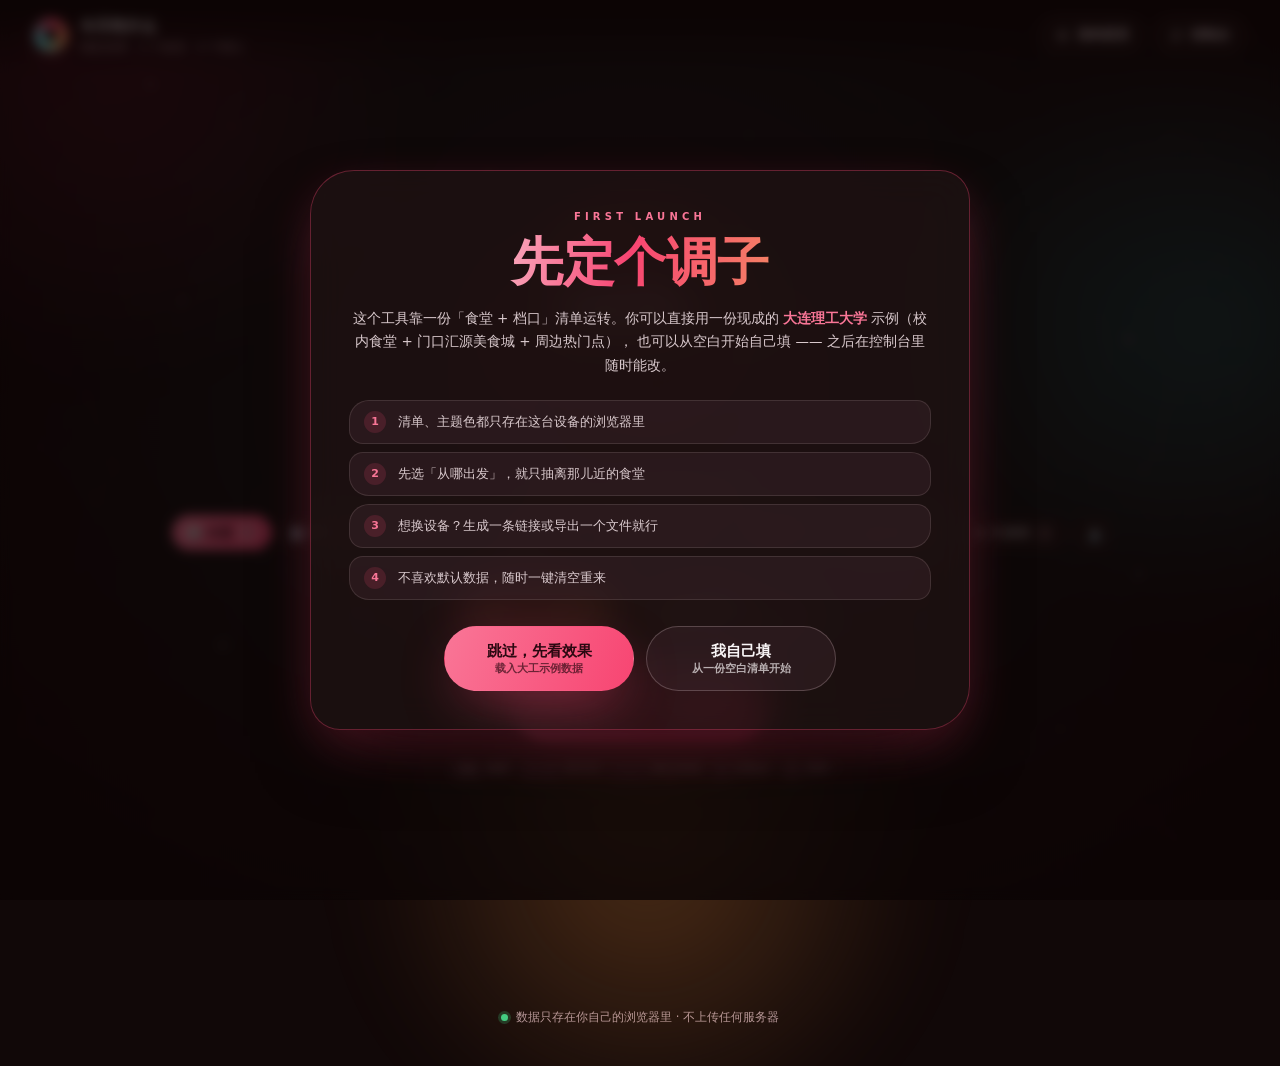
==== commit ebf2fd65: "feat(ui): 出发地选择、地点编辑器，以及结果卡与清单星系的联动 舞台上新增「从哪出发？」虚线线路（奇偶微旋、横滚、键盘左右可切）；顶栏摘要与结果卡加出发地行，食堂角标区分「离X近/稍远」；控制" ====
--- a/index.html
+++ b/index.html
@@ -67,6 +67,15 @@
       </div>
     </div>
 
+    <!-- 出发地：默认「任意」，选了就只在标了「离这儿近」的食堂里抽 -->
+    <section class="origin" id="origin" aria-label="出发地">
+      <p class="origin__head">
+        <span class="origin__kicker">从哪出发？</span>
+        <span class="origin__hint" id="origin-hint">不选就是整份清单一起抽</span>
+      </p>
+      <div class="origin__rail" id="origin-rail" role="radiogroup" aria-label="选择出发地"></div>
+    </section>
+
     <div class="modes" id="modes" role="radiogroup" aria-label="抽取方式">
       <button class="mode is-on" type="button" role="radio" aria-checked="true" data-mode="where">
         <span class="mode__blob" aria-hidden="true"></span>
@@ -89,7 +98,7 @@
     </button>
 
     <p class="stage__tip">
-      <kbd>空格</kbd> 抽取 · <kbd>1</kbd><kbd>2</kbd> 切方式 · <kbd>S</kbd> 控制台 · <kbd>R</kbd> 清单
+      <kbd>空格</kbd> 抽取 · <kbd>1</kbd><kbd>2</kbd> 切方式 · <kbd>←</kbd><kbd>→</kbd> 换出发地 · <kbd>S</kbd> 控制台 · <kbd>R</kbd> 清单
     </p>
   </div>
 </main>
@@ -196,8 +205,20 @@
 
       <!-- ---------- 食堂与档口 ---------- -->
       <section class="pane" data-pane="data" role="tabpanel">
+        <!-- 地点：既是「从哪出发」的选项，也是食堂「离哪近」的取值范围 -->
+        <section class="placebox" id="placebox">
+          <button class="placebox__head" type="button" data-act="toggle-places" aria-expanded="false" aria-controls="places">
+            <span class="placebox__lead">
+              <span class="placebox__title">出发地（地点）</span>
+              <span class="placebox__sub" id="placebox-sub">—</span>
+            </span>
+            <i class="placebox__caret" aria-hidden="true">▾</i>
+          </button>
+          <div class="placebox__body" id="places" hidden></div>
+        </section>
+
         <div class="toolbar">
-          <input class="input" type="search" id="editor-search" placeholder="搜食堂 / 档口…" aria-label="搜索">
+          <input class="input" type="search" id="editor-search" placeholder="搜食堂 / 档口 / 地点…" aria-label="搜索">
           <button class="btn btn--primary btn--sm" type="button" data-act="add-canteen">＋ 新食堂</button>
         </div>
         <div class="toolbar toolbar--sub">
@@ -287,8 +308,8 @@
   <div class="modal__scrim" data-act="close-bulk"></div>
   <div class="modal__box">
     <h2 id="bulk-title">批量粘贴</h2>
-    <p class="mini">每行一个食堂名；以 <code>-</code>、<code>*</code>、<code>·</code> 或数字开头的是档口。也支持 <code>食堂 &gt; 档口</code> 的写法。</p>
-    <textarea id="bulk-text" rows="12" spellcheck="false" placeholder="中心食堂&#10;- 麻辣香锅&#10;- 三楼民族餐厅&#10;第五食堂&#10;- 烤盘饭"></textarea>
+    <p class="mini">每行一个食堂名；以 <code>-</code>、<code>*</code>、<code>·</code> 或数字开头的是档口。也支持 <code>食堂 &gt; 档口</code> 的写法；行尾加 <code>@教学馆、综一</code> 就能顺手标上「离哪近」（名字要对得上控制台里已有的地点）。</p>
+    <textarea id="bulk-text" rows="12" spellcheck="false" placeholder="中心食堂 @本科宿舍、直角楼&#10;- 麻辣香锅&#10;- 三楼民族餐厅&#10;第五食堂&#10;- 烤盘饭"></textarea>
     <div class="toolbar toolbar--end">
       <label class="switch switch--tight">
         <input type="checkbox" id="bulk-replace">
@@ -313,8 +334,9 @@
     </p>
     <ul class="gate__list">
       <li><span>1</span>清单、主题色都只存在这台设备的浏览器里</li>
-      <li><span>2</span>想换设备？生成一条链接或导出一个文件就行</li>
-      <li><span>3</span>不喜欢默认数据，随时一键清空重来</li>
+      <li><span>2</span>先选「从哪出发」，就只抽离那儿近的食堂</li>
+      <li><span>3</span>想换设备？生成一条链接或导出一个文件就行</li>
+      <li><span>4</span>不喜欢默认数据，随时一键清空重来</li>
     </ul>
     <div class="gate__actions">
       <button class="btn btn--primary btn--lg" type="button" data-act="gate-skip">
--- a/css/layout.css
+++ b/css/layout.css
@@ -217,6 +217,110 @@
 }
 .core__hint { font-size: 11px; color: var(--ink-3); }
 
+/* ---- 出发地（一条虚线串起一串「站台」，别做成规规矩矩的表格） ---- */
+.origin {
+  width: 100%;
+  min-width: 0;
+  display: grid;
+  gap: 7px;
+  justify-items: center;
+  z-index: 3;
+}
+.origin__head {
+  display: flex;
+  align-items: baseline;
+  gap: 10px;
+  flex-wrap: wrap;
+  justify-content: center;
+  font-size: 11.5px;
+  color: var(--ink-3);
+}
+.origin__kicker {
+  font-size: 10px;
+  letter-spacing: .3em;
+  text-transform: uppercase;
+  color: var(--brand-lift);
+  font-weight: 700;
+}
+.origin__rail {
+  position: relative;
+  display: flex;
+  align-items: center;
+  gap: 3px;
+  max-width: 100%;
+  padding: 7px 2px;
+  overflow-x: auto;
+  overflow-y: hidden;
+  scrollbar-width: none;
+  -ms-overflow-style: none;
+  -webkit-overflow-scrolling: touch;
+}
+.origin__rail::-webkit-scrollbar { display: none; }
+.origin__rail::before {
+  content: "";
+  position: absolute;
+  left: 10px;
+  right: 10px;
+  top: 50%;
+  border-top: 1px dashed var(--line-2);
+  pointer-events: none;
+}
+.origin__rail:focus-visible { outline: 2px solid var(--brand); outline-offset: 4px; }
+
+.origin__chip {
+  position: relative;
+  z-index: 1;
+  flex: none;
+  display: inline-flex;
+  align-items: center;
+  gap: 5px;
+  padding: 6px 13px;
+  border-radius: var(--r-pill);
+  border: 1px solid var(--line);
+  background: var(--panel);
+  backdrop-filter: var(--blur);
+  -webkit-backdrop-filter: var(--blur);
+  font-size: 12.5px;
+  font-weight: 700;
+  color: var(--ink-2);
+  white-space: nowrap;
+  box-shadow: var(--shadow-1);
+  transition: color var(--t-fast) var(--ease), border-color var(--t-fast) var(--ease),
+              translate var(--t-fast) var(--ease-pop), rotate var(--t-mid) var(--ease-pop),
+              box-shadow var(--t-mid) var(--ease), background-color var(--t-mid) var(--ease);
+}
+.origin__chip:nth-child(odd) { rotate: -.7deg; }
+.origin__chip:nth-child(even) { rotate: .75deg; }
+.origin__chip:hover { color: var(--ink); border-color: var(--brand-line); translate: 0 -2px; }
+.origin__chip:focus-visible { outline: 2px solid var(--brand); outline-offset: 2px; }
+.origin__chip.is-on {
+  color: var(--brand-ink);
+  border-color: transparent;
+  background: linear-gradient(112deg, var(--brand-lift), var(--brand));
+  box-shadow: var(--shadow-brand);
+  rotate: 0deg;
+  translate: 0 -1px;
+}
+.origin__ico { font-size: 13px; line-height: 1; font-style: normal; }
+.origin__name { max-width: 22vw; overflow: hidden; text-overflow: ellipsis; white-space: nowrap; }
+.origin__n {
+  font-family: var(--font-mono);
+  font-size: 10.5px;
+  padding: 1px 6px;
+  border-radius: var(--r-pill);
+  background: var(--surface-2);
+  border: 1px solid var(--line);
+  color: var(--ink-3);
+}
+.origin__chip.is-on .origin__n {
+  background: hsl(0 0% 100% / .24);
+  border-color: transparent;
+  color: var(--brand-ink);
+}
+.origin__chip.is-blank { border-style: dashed; }
+.origin__chip.is-blank .origin__name { opacity: .6; }
+body[data-drawing="true"] .origin { opacity: .3; pointer-events: none; }
+
 /* ---- 抽取方式（有机形按钮，非线性阵列） ---- */
 .modes {
   display: flex;
@@ -371,6 +475,33 @@
   font-size: 15px;
   color: var(--brand-lift);
 }
+.result__origin {
+  display: inline-flex;
+  align-items: center;
+  gap: 6px;
+  margin-top: 10px;
+  font-size: 11.5px;
+  color: var(--ink-3);
+  padding: 5px 13px;
+  border-radius: var(--r-pill);
+  background: var(--brand-softer);
+  border: 1px dashed var(--brand-line);
+}
+.result__origin b { color: var(--brand-lift); font-weight: 700; }
+.pick__near {
+  display: inline-flex;
+  align-items: center;
+  gap: 4px;
+  margin-left: 6px;
+  vertical-align: middle;
+  font-size: 10.5px;
+  font-weight: 700;
+  padding: 3px 10px;
+  border-radius: var(--r-pill);
+  background: var(--brand-soft);
+  border: 1px solid var(--brand-line);
+  color: var(--brand-lift);
+}
 .result__actions { display: flex; flex-wrap: wrap; gap: 8px; }
 
 /* ---- 抽签牌：非矩形、错位、旋转 ---- */
@@ -536,4 +667,9 @@
   .modes { width: 100%; }
   .draw { width: 100%; }
   .stage__tip { font-size: 10.5px; }
-}
+  /* 出发地靠横向滚动，别把名字截断 */
+  .origin { justify-items: stretch; }
+  .origin__head { justify-content: flex-start; }
+  .origin__name { max-width: none; }
+  .stage__inner { gap: clamp(10px, 1.6vh, 18px); }
+}
--- a/css/components.css
+++ b/css/components.css
@@ -271,8 +271,11 @@
   position: relative;
   width: min(100%, 520px);
   height: 100%;
-  display: grid;
-  grid-template-rows: auto auto 1fr;
+  display: flex;
+  flex-direction: column;
+  /* 用 flex 而不是 grid-template-rows: auto auto 1fr：
+     后者要求面板恰好有 3 个子元素，清单星系面板只有 2 个（头部 + 主体），
+     主体就会落进 auto 行、高度塌成 0，导致星系被压成一团。 */
   background: var(--panel);
   backdrop-filter: var(--blur);
   -webkit-backdrop-filter: var(--blur);
@@ -292,6 +295,7 @@
 
 .panel__head {
   display: flex;
+  flex: none;
   align-items: center;
   justify-content: space-between;
   gap: 12px;
@@ -308,6 +312,8 @@
 }
 .panel__title { font-size: 22px; margin-top: 2px; }
 .panel__body {
+  flex: 1 1 auto;
+  min-height: 0;          /* 没有它，flex 子项会被内容撑破而不是自己滚动 */
   overflow-y: auto;
   padding: 20px 22px 60px;
   overscroll-behavior: contain;
@@ -316,6 +322,7 @@
 
 .tabs {
   display: flex;
+  flex: none;
   gap: 4px;
   padding: 12px 22px 0;
   border-bottom: 1px solid var(--line);
@@ -470,6 +477,100 @@
 .stall-add { display: flex; gap: 6px; }
 .stall-add .input { border-radius: var(--r-pill); }
 
+/* ---------------------------------------------------------------- 地点 */
+/* 折叠块：地方不大，但名字得能改、映射得能勾 */
+.placebox {
+  margin-bottom: 14px;
+  border: 1px solid var(--line);
+  border-radius: var(--r-lg) var(--r-md) var(--r-lg) var(--r-md);
+  background: var(--surface);
+  overflow: hidden;
+  transition: border-color var(--t-fast);
+}
+.placebox.is-open { border-color: var(--brand-line); box-shadow: var(--shadow-1); }
+.placebox__head {
+  width: 100%;
+  display: flex;
+  align-items: center;
+  justify-content: space-between;
+  gap: 10px;
+  padding: 11px 14px;
+  text-align: left;
+}
+.placebox__lead { display: flex; flex-direction: column; gap: 2px; min-width: 0; }
+.placebox__title { font-size: 13.5px; font-weight: 800; }
+.placebox__sub { font-size: 11px; color: var(--ink-3); }
+.placebox__caret {
+  font-style: normal;
+  color: var(--ink-3);
+  transition: rotate var(--t-mid) var(--ease-pop), color var(--t-fast);
+}
+.placebox__head:hover .placebox__caret { color: var(--brand-lift); }
+.placebox.is-open .placebox__caret { rotate: 180deg; }
+.placebox__body {
+  display: grid;
+  gap: 8px;
+  padding: 4px 14px 16px;
+  border-top: 1px dashed var(--line);
+}
+.placebox__body[hidden] { display: none; }
+
+.place {
+  display: grid;
+  gap: 5px;
+  padding: 8px 10px;
+  border: 1px solid var(--line);
+  border-radius: var(--r-md) var(--r-sm) var(--r-md) var(--r-sm);
+  background: var(--panel);
+  transition: border-color var(--t-fast), translate var(--t-fast) var(--ease-pop);
+}
+.place + .place { margin-top: -2px; }
+.place:nth-child(even) { border-radius: var(--r-sm) var(--r-md) var(--r-sm) var(--r-md); }
+.place:hover { border-color: var(--brand-line); translate: 3px 0; }
+.place.is-hit { border-color: var(--brand); }
+.place__main { display: flex; align-items: center; gap: 6px; }
+.place .place__emoji { width: 44px; padding-inline: 0; text-align: center; flex: none; }
+.place__name { flex: 1; min-width: 0; font-weight: 700; }
+.place__count {
+  flex: none;
+  font-family: var(--font-mono);
+  font-size: 10.5px;
+  padding: 3px 8px;
+  border-radius: var(--r-pill);
+  background: var(--surface-2);
+  border: 1px solid var(--line);
+  color: var(--ink-3);
+}
+.place__count.is-zero {
+  color: var(--warn);
+  border-color: color-mix(in srgb, var(--warn) 42%, transparent);
+}
+.place__area { font-size: 11.5px; }
+.place .input { padding: 6px 11px; font-size: 12.5px; }
+.place-add { display: flex; gap: 6px; margin-top: 4px; }
+
+/* 食堂卡片里的「离哪近」多选 */
+.nearpick { display: flex; flex-wrap: wrap; gap: 5px; }
+.near {
+  padding: 4px 11px;
+  border-radius: var(--r-pill);
+  border: 1px dashed var(--line-2);
+  background: transparent;
+  font-size: 11.5px;
+  color: var(--ink-3);
+  transition: color var(--t-fast), border-color var(--t-fast), background-color var(--t-fast),
+              box-shadow var(--t-fast);
+}
+.near:hover { color: var(--ink); border-color: var(--brand-line); }
+.near.is-on {
+  border-style: solid;
+  border-color: transparent;
+  background: var(--brand-soft);
+  color: var(--brand-lift);
+  font-weight: 700;
+  box-shadow: inset 0 0 0 1px var(--brand-line);
+}
+
 .empty {
   padding: 26px 18px;
   text-align: center;
@@ -482,8 +583,9 @@
 /* ---------------------------------------------------------------- 清单星系 */
 .galaxy {
   position: relative;
-  min-height: 100%;
-  padding: 60px 20px 120px;
+  /* 尺寸完全由 js/ui.js 的 renderGalaxy() 计算后写死：
+     先按“目标密度”定星球直径，再按实际落点定容器高度。
+     所以这里不再留 padding，也不设 min-height（避免和脚本互相打架）。 */
 }
 .galaxy__hint {
   position: absolute;
@@ -498,7 +600,7 @@
   display: grid;
   place-items: center;
   gap: 2px;
-  padding: 8px;
+  padding: 6px;
   text-align: center;
   border-radius: 44% 56% 52% 48% / 50% 46% 54% 50%;
   border: 1px solid var(--line);
@@ -534,6 +636,11 @@
 }
 .node__meta { font-size: 10px; color: var(--ink-3); }
 .node.is-off { opacity: .4; filter: grayscale(.7); }
+/* 选了出发地之后，射程外的星球暗下去 */
+.node.is-far { opacity: .3; filter: grayscale(.6); }
+.node.is-far:hover,
+.node.is-far:focus-visible,
+.node.is-far.is-open { opacity: 1; filter: none; }
 .node__burst {
   position: absolute;
   left: 50%;
@@ -719,4 +826,5 @@
   .bar__nav { gap: 6px; }
   .galaxy { padding-inline: 10px; }
   .node__burst { max-width: 78vw; }
-}
+  .place__emoji { width: 38px; }
+}
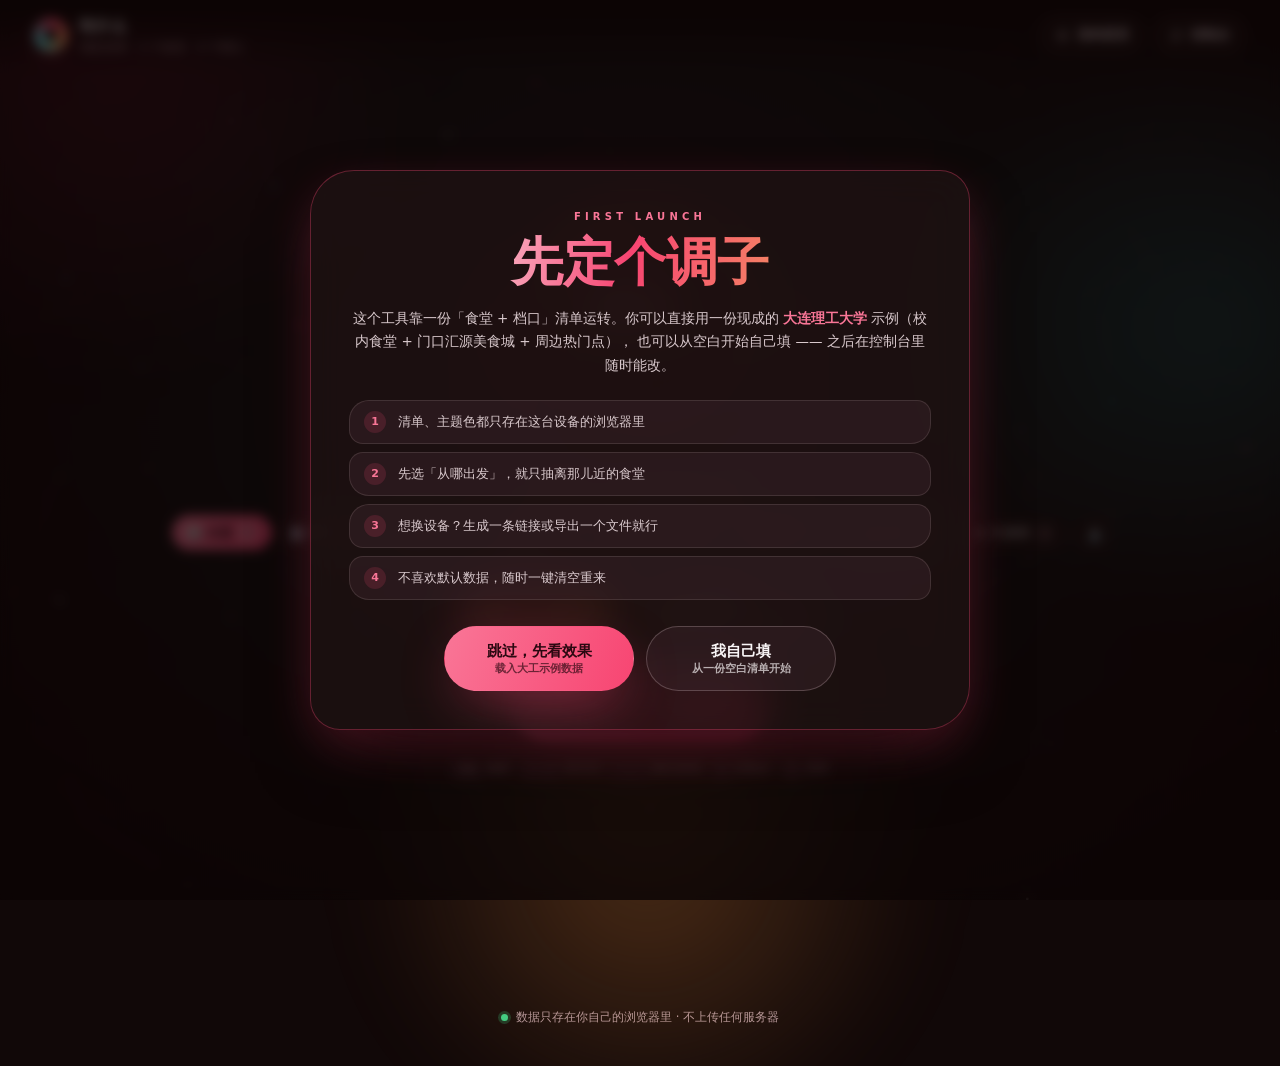
==== commit 7881c7d6: "展示文本更改" ====
--- a/index.html
+++ b/index.html
@@ -6,7 +6,7 @@
 <meta name="theme-color" content="#0d0713">
 <meta name="description" content="今天吃什么 —— 把食堂和档口填进去，让命运帮你决定去哪儿吃、吃什么。数据保存在本地，可分享可导入。">
 <meta name="color-scheme" content="dark light">
-<title>今天吃什么 · 命运抽取器</title>
+<title>吃什么</title>
 <link rel="icon" href="assets/favicon.svg" type="image/svg+xml">
 <link rel="stylesheet" href="css/theme.css">
 <link rel="stylesheet" href="css/base.css">
@@ -35,7 +35,7 @@
   <div class="bar__brand">
     <span class="bar__orb" aria-hidden="true"><i></i></span>
     <span class="bar__text">
-      <strong class="bar__title">今天吃什么</strong>
+      <strong class="bar__title">吃什么</strong>
       <span class="bar__sub" id="bar-sub">正在装载…</span>
     </span>
   </div>
@@ -61,7 +61,7 @@
       <span class="core__ring core__ring--c" aria-hidden="true"></span>
       <span class="core__halo" aria-hidden="true"></span>
       <div class="core__face" id="core-face">
-        <p class="core__kicker" id="core-kicker">命运抽取器</p>
+        <p class="core__kicker" id="core-kicker">人生之问</p>
         <p class="core__verdict" id="core-verdict">准备好了吗</p>
         <p class="core__hint" id="core-hint">按空格或点下面的按钮</p>
       </div>
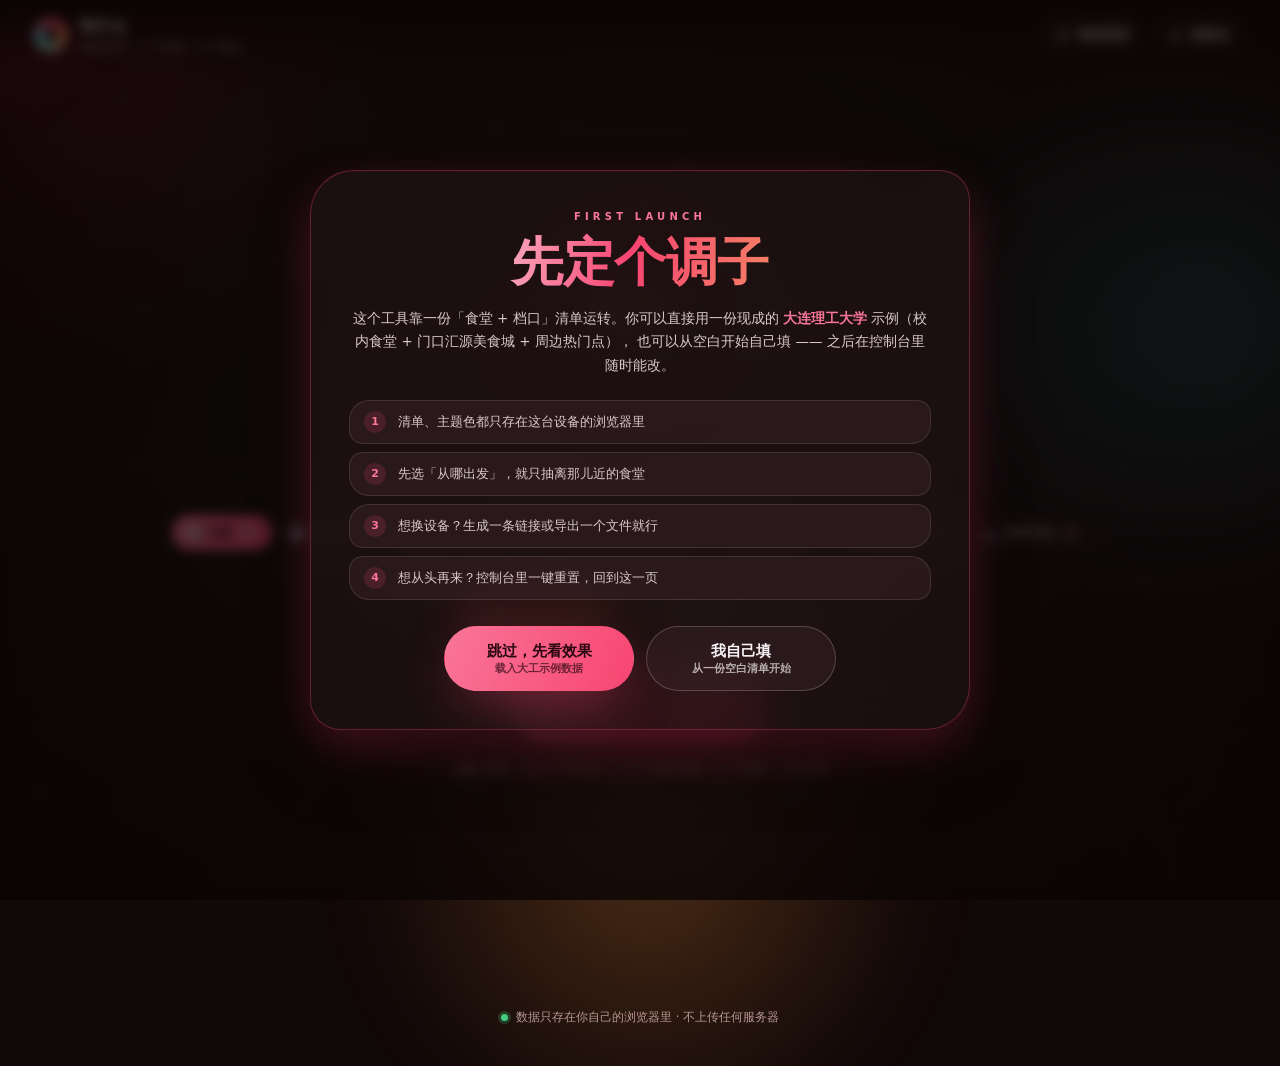
==== commit 75d777da: "feat(ui): 「重置」按钮挨着「清空全部」，点完回到最初的引导页 面板「备份与重置」里两个红按钮分了轻重：清空全部是描边（只换一份清单），重置是实心（连身份一起换：清清单地点主题统计成就 + 抹" ====
--- a/index.html
+++ b/index.html
@@ -273,7 +273,11 @@
             <button class="btn btn--ghost btn--sm" type="button" data-act="export-md">导出 .md 清单</button>
             <button class="btn btn--ghost btn--sm" type="button" data-act="load-demo">载入大工示例</button>
             <button class="btn btn--danger btn--sm" type="button" data-act="clear-all">清空全部</button>
-          </div>
+            <button class="btn btn--danger btn--reset btn--sm" type="button" data-act="reset-all"
+                    title="抹掉本机所有数据，回到「第一次进来」的引导，重新选择用示例还是自己填">重置</button>
+          </div>
+          <p class="mini">动手前先留底：<b>清空全部</b>只清掉清单和地点；<b>重置</b>会把主题、统计、成就和「来过」的
+            记录一起抹掉，回到最初那道「用示例数据还是自己填」的门。</p>
           <p class="mini" id="store-note"></p>
         </div>
       </section>
@@ -336,7 +340,7 @@
       <li><span>1</span>清单、主题色都只存在这台设备的浏览器里</li>
       <li><span>2</span>先选「从哪出发」，就只抽离那儿近的食堂</li>
       <li><span>3</span>想换设备？生成一条链接或导出一个文件就行</li>
-      <li><span>4</span>不喜欢默认数据，随时一键清空重来</li>
+      <li><span>4</span>想从头再来？控制台里一键重置，回到这一页</li>
     </ul>
     <div class="gate__actions">
       <button class="btn btn--primary btn--lg" type="button" data-act="gate-skip">
--- a/css/components.css
+++ b/css/components.css
@@ -35,6 +35,18 @@
 
 .btn--danger { border-color: color-mix(in srgb, var(--bad) 46%, transparent); color: var(--bad); }
 .btn--danger:hover { background: color-mix(in srgb, var(--bad) 14%, transparent); }
+
+/* 「重置」比「清空全部」更彻底 —— 连「来过」的记录一起抹掉，所以给它实心的分量 */
+.btn--reset {
+  border-color: transparent;
+  background: color-mix(in srgb, var(--bad) 84%, #4a0206 16%);
+  color: #fff;
+}
+.btn--reset:hover {
+  border-color: transparent;
+  background: var(--bad);
+  color: #fff;
+}
 
 .btn--sm { padding: 7px 14px; font-size: 12.5px; }
 .btn--lg { padding: 15px 26px; font-size: 15px; flex-direction: column; gap: 2px; min-width: 190px; }
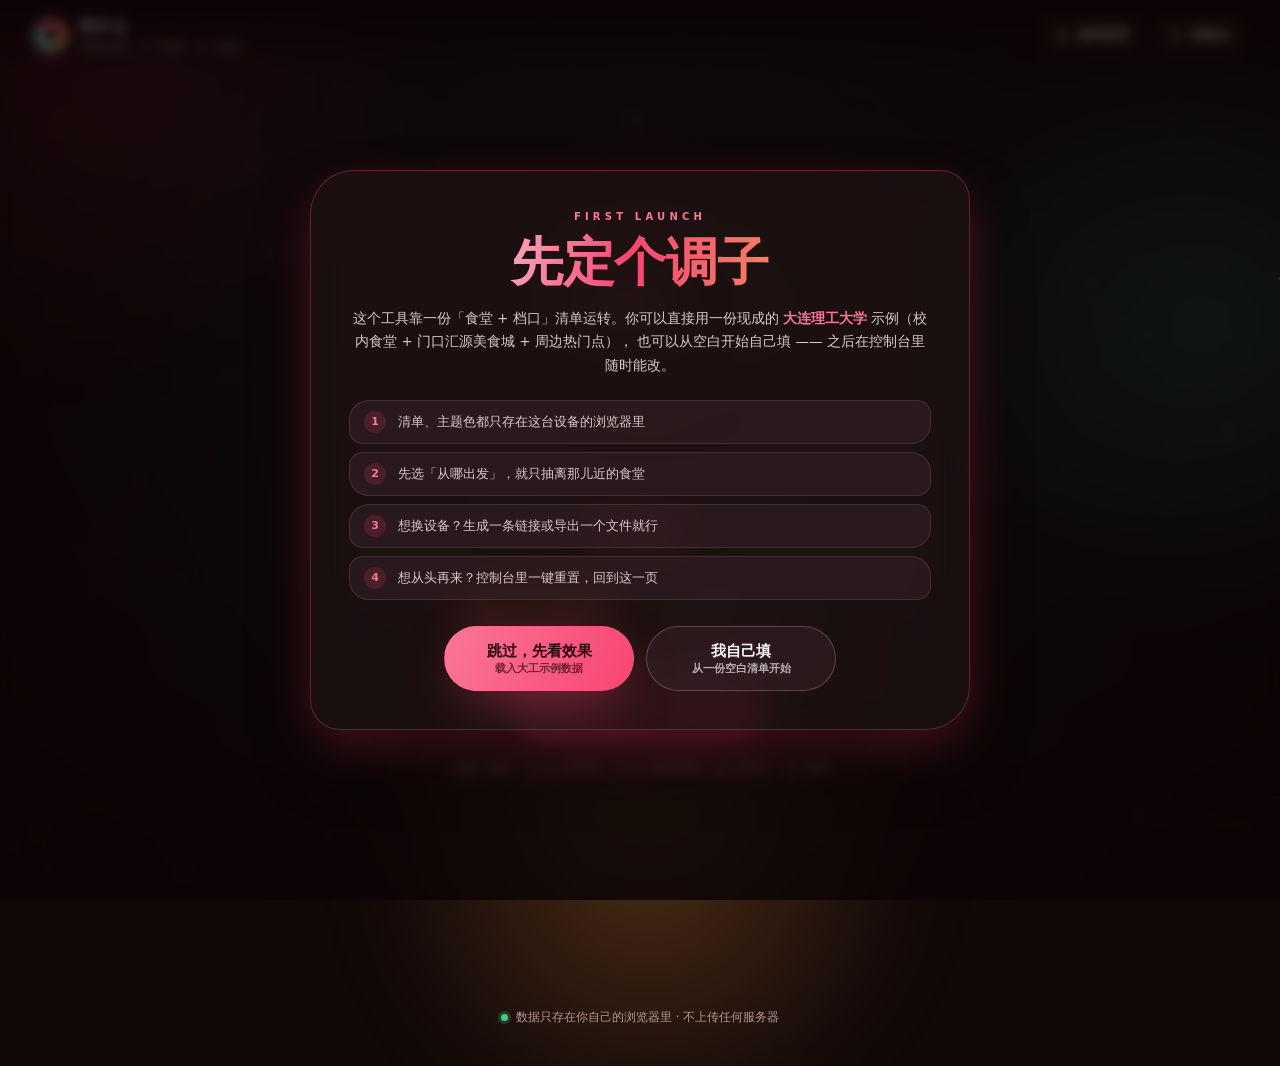
==== commit 28a5826a: "fix(ui): 空白起点的提示文案不再拿大工地名举例 地点面板空态写的是「加几个比如『教学馆』『宿舍区』」，批量粘贴的语法示例是 @教学馆、综一 —— 上一版本已经把空白模板里的地点清空了，这几处文" ====
--- a/index.html
+++ b/index.html
@@ -312,7 +312,7 @@
   <div class="modal__scrim" data-act="close-bulk"></div>
   <div class="modal__box">
     <h2 id="bulk-title">批量粘贴</h2>
-    <p class="mini">每行一个食堂名；以 <code>-</code>、<code>*</code>、<code>·</code> 或数字开头的是档口。也支持 <code>食堂 &gt; 档口</code> 的写法；行尾加 <code>@教学馆、综一</code> 就能顺手标上「离哪近」（名字要对得上控制台里已有的地点）。</p>
+    <p class="mini">每行一个食堂名；以 <code>-</code>、<code>*</code>、<code>·</code> 或数字开头的是档口。也支持 <code>食堂 &gt; 档口</code> 的写法；行尾加 <code>@图书馆、宿舍区</code> 就能顺手标上「离哪近」（名字要对得上控制台里已有的地点）。</p>
     <textarea id="bulk-text" rows="12" spellcheck="false" placeholder="中心食堂 @本科宿舍、直角楼&#10;- 麻辣香锅&#10;- 三楼民族餐厅&#10;第五食堂&#10;- 烤盘饭"></textarea>
     <div class="toolbar toolbar--end">
       <label class="switch switch--tight">
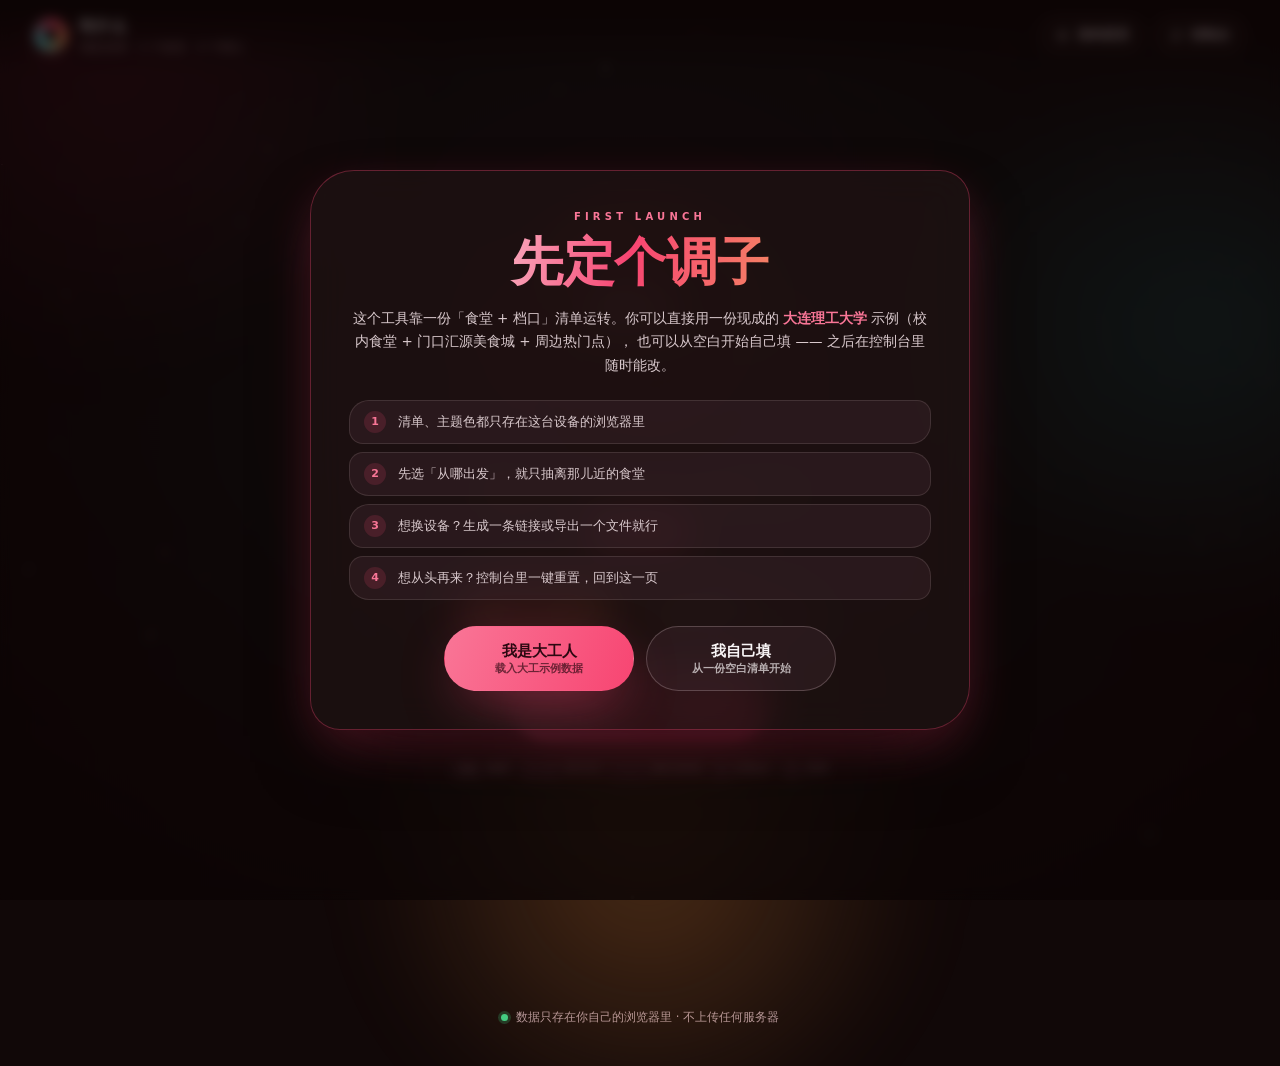
==== commit a4b59e56: "我是大工人" ====
--- a/index.html
+++ b/index.html
@@ -344,7 +344,7 @@
     </ul>
     <div class="gate__actions">
       <button class="btn btn--primary btn--lg" type="button" data-act="gate-skip">
-        <span>跳过，先看效果</span>
+        <span>我是大工人</span>
         <small>载入大工示例数据</small>
       </button>
       <button class="btn btn--lg" type="button" data-act="gate-custom">
